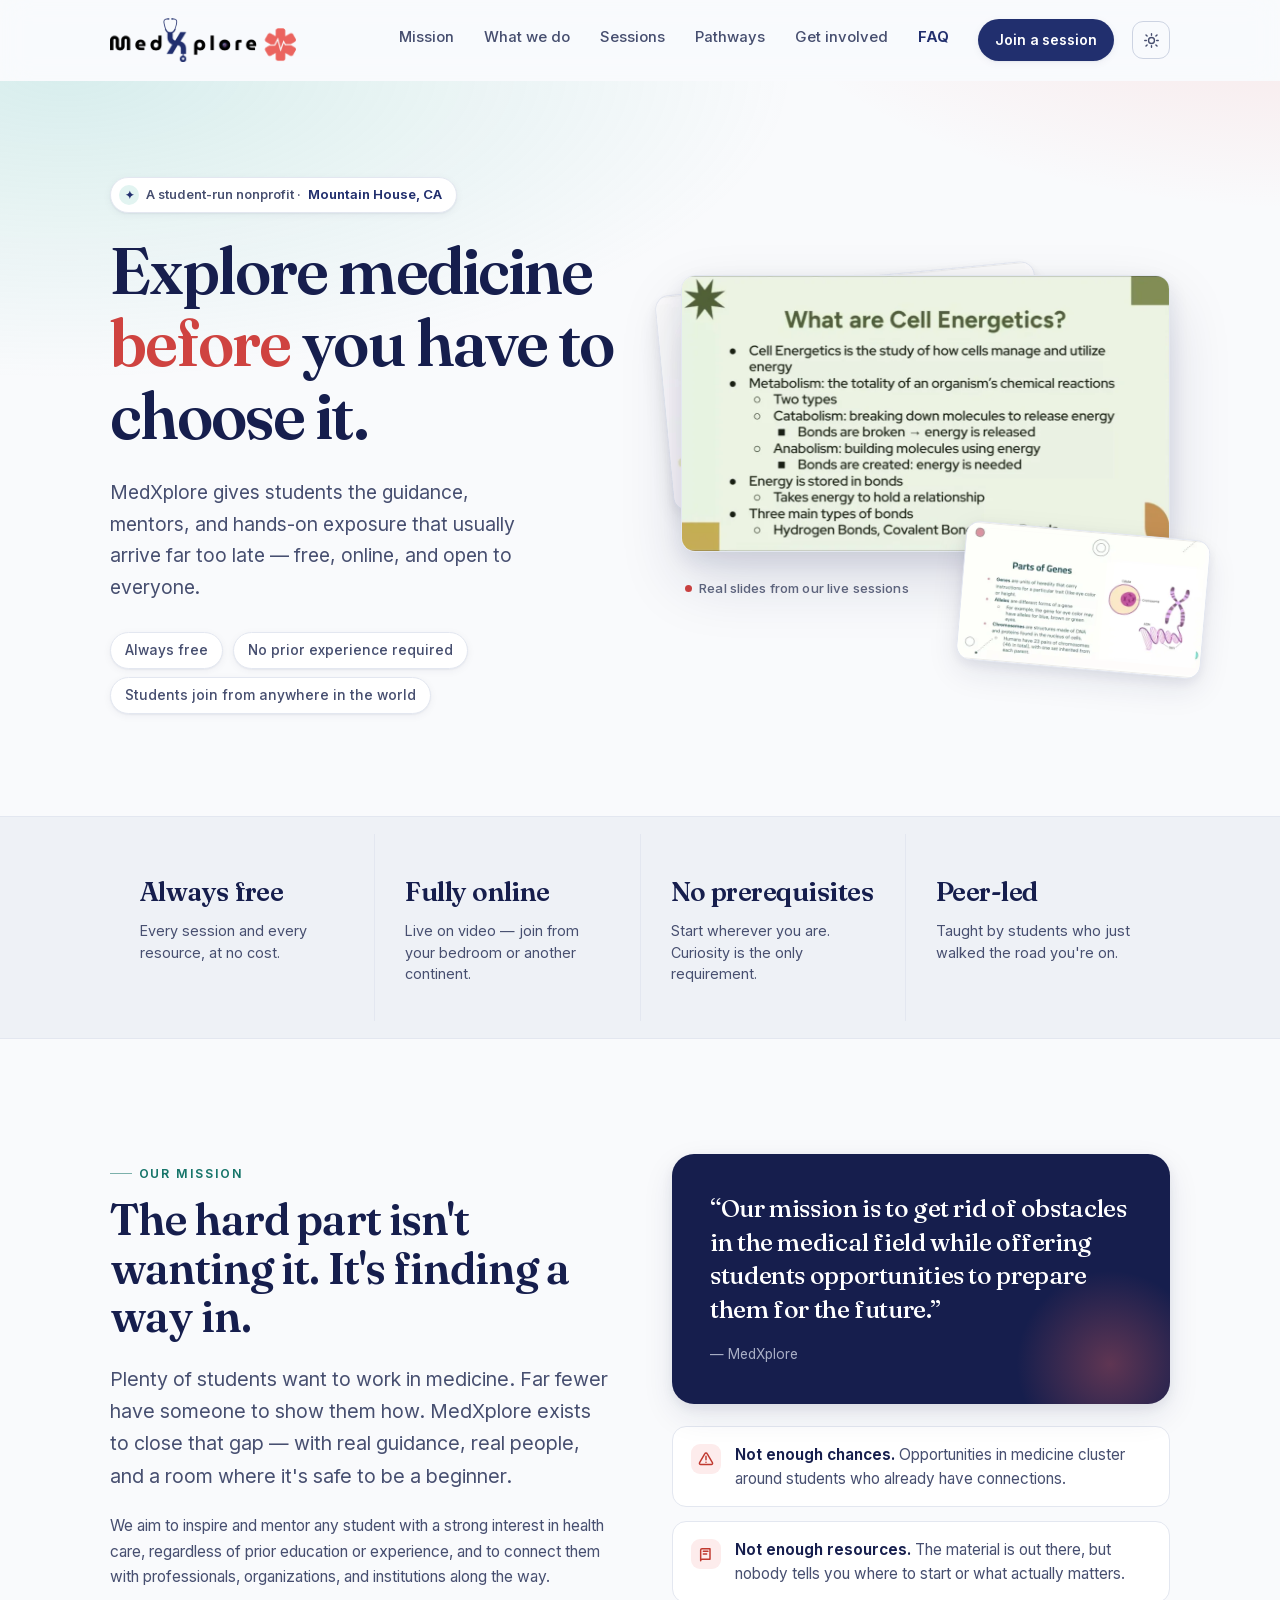
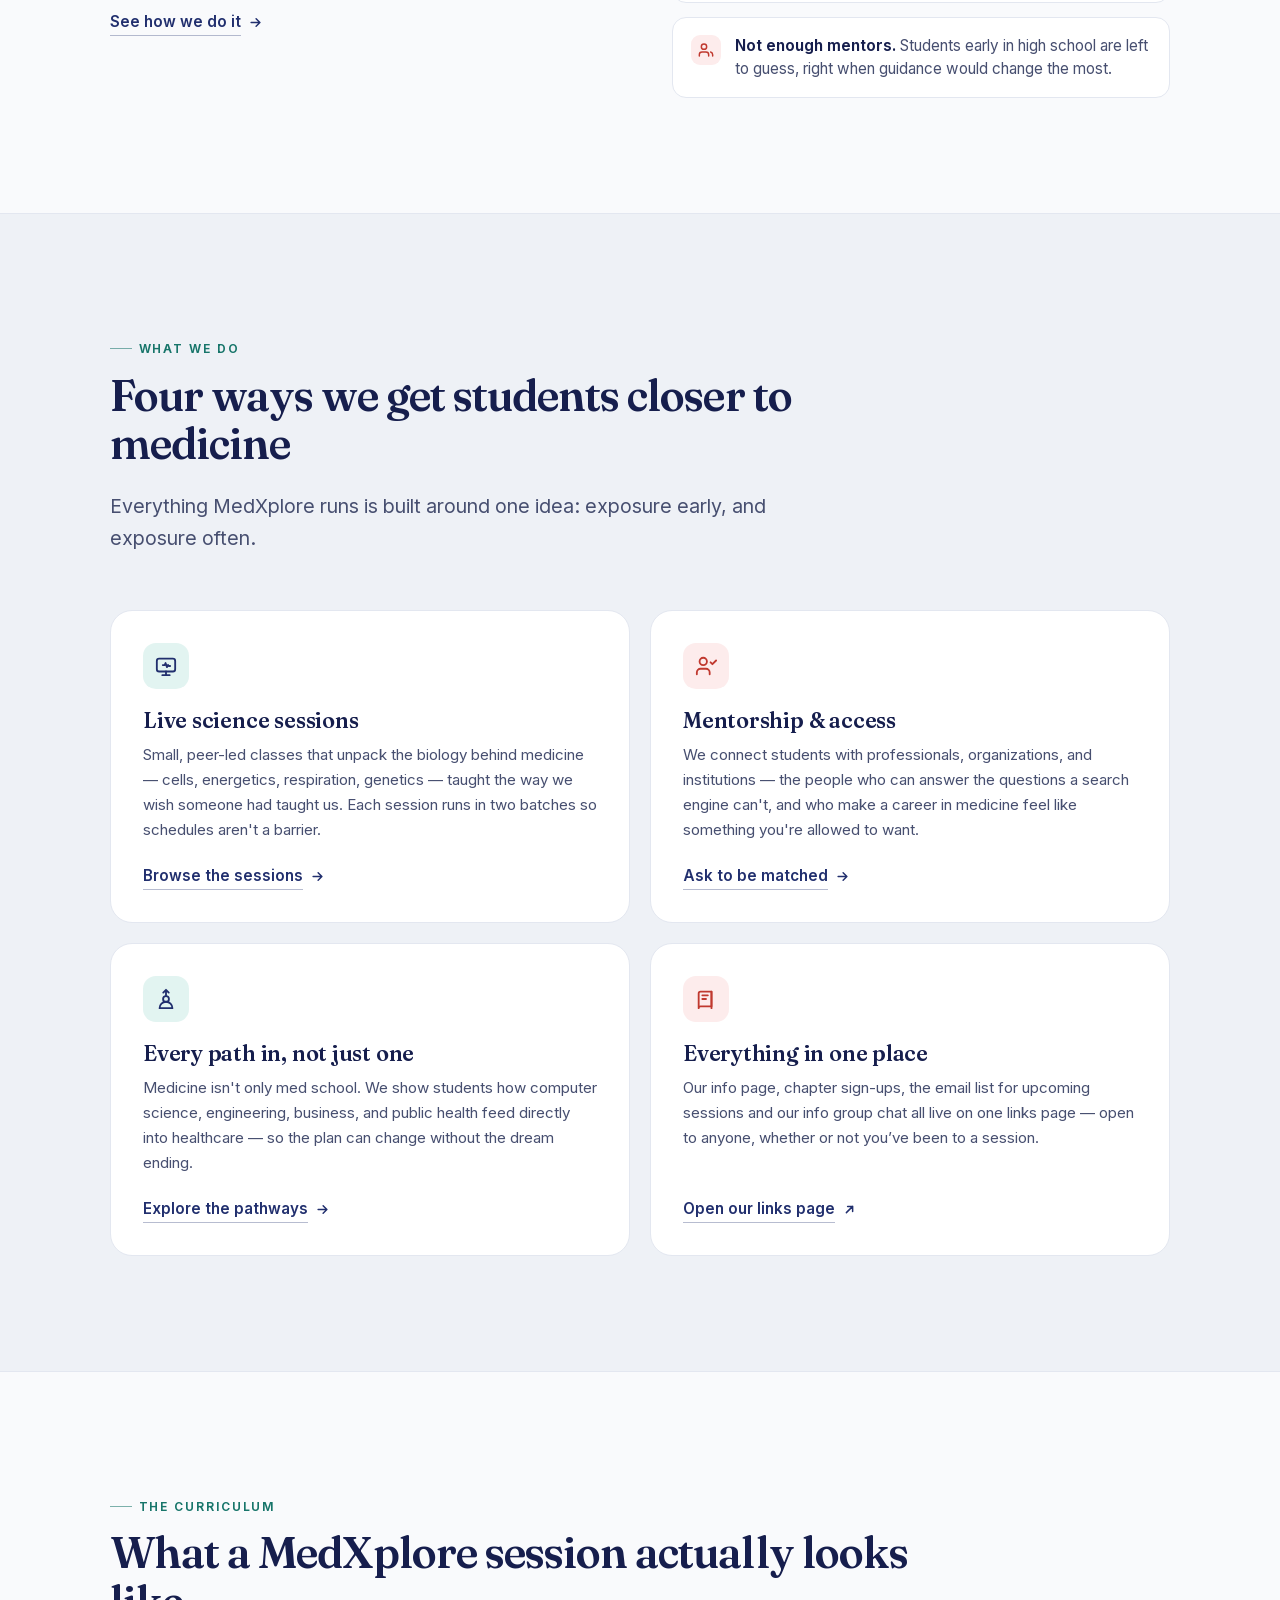
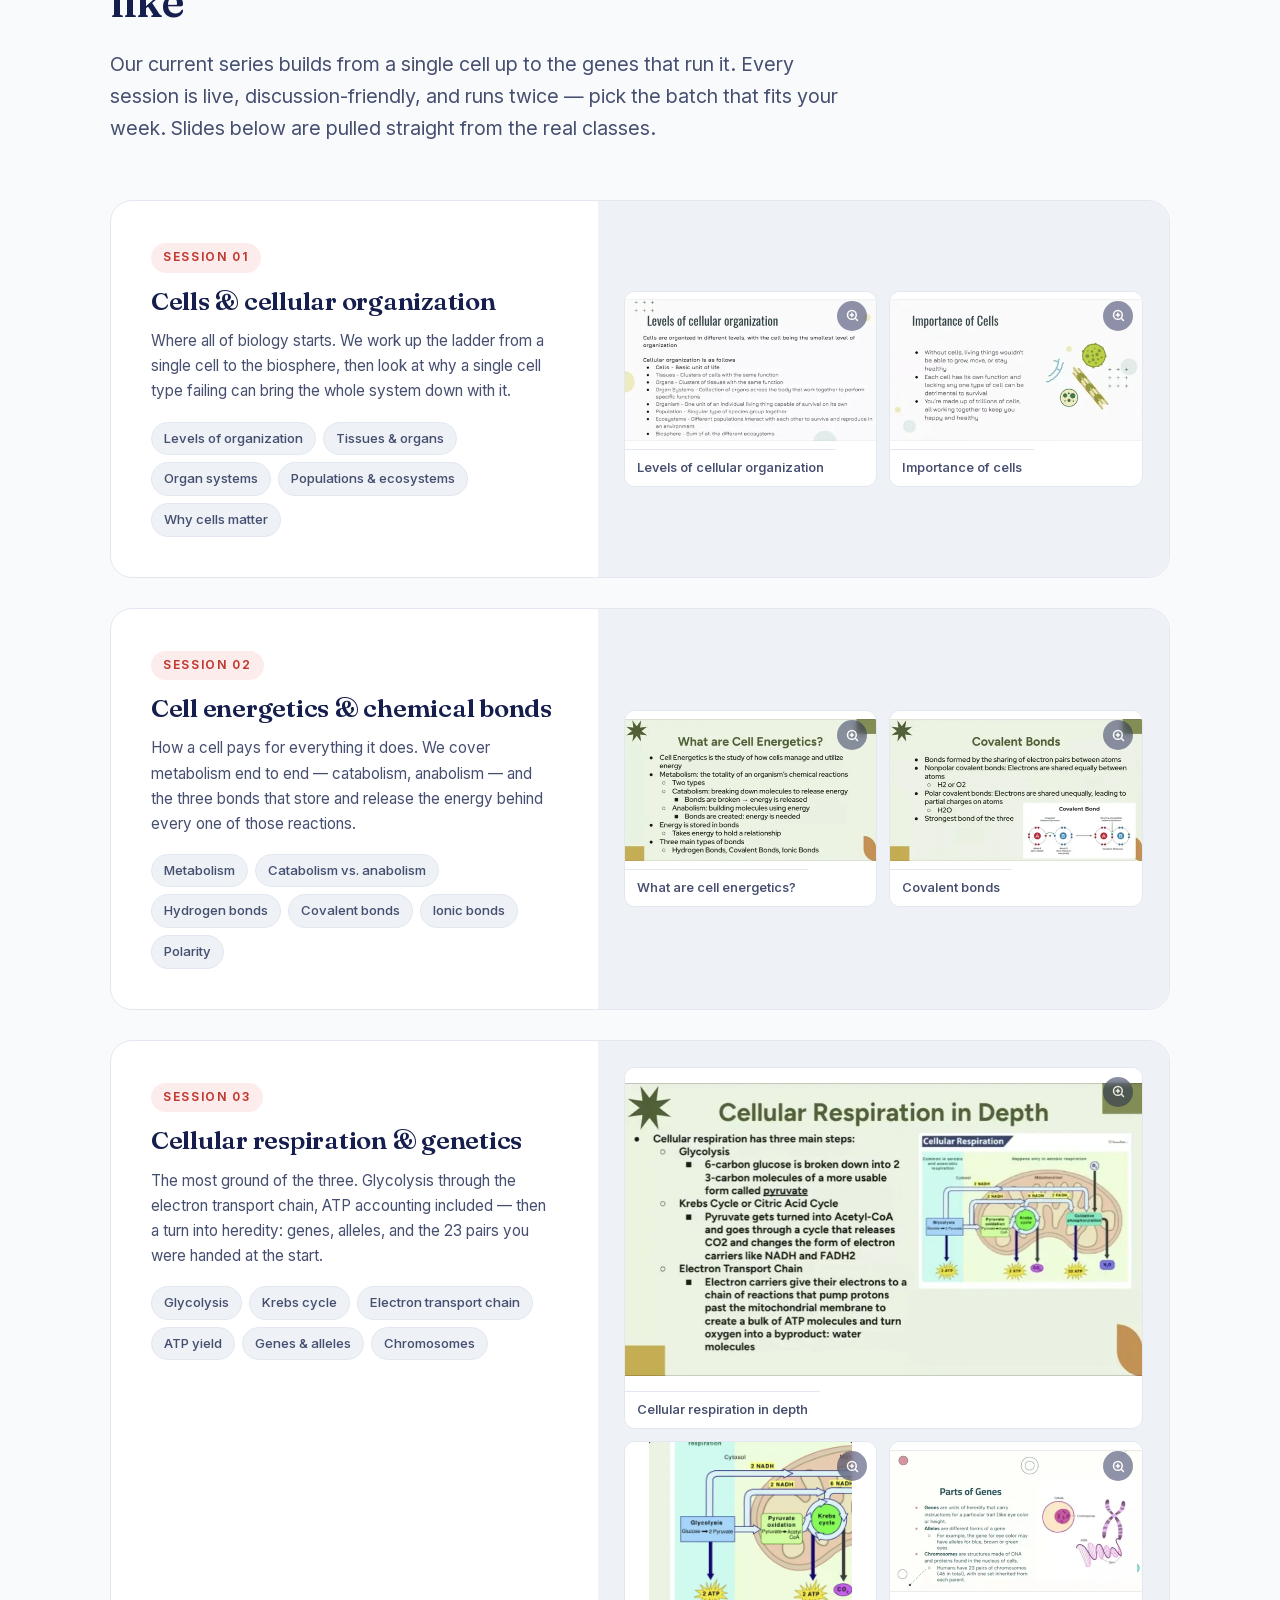
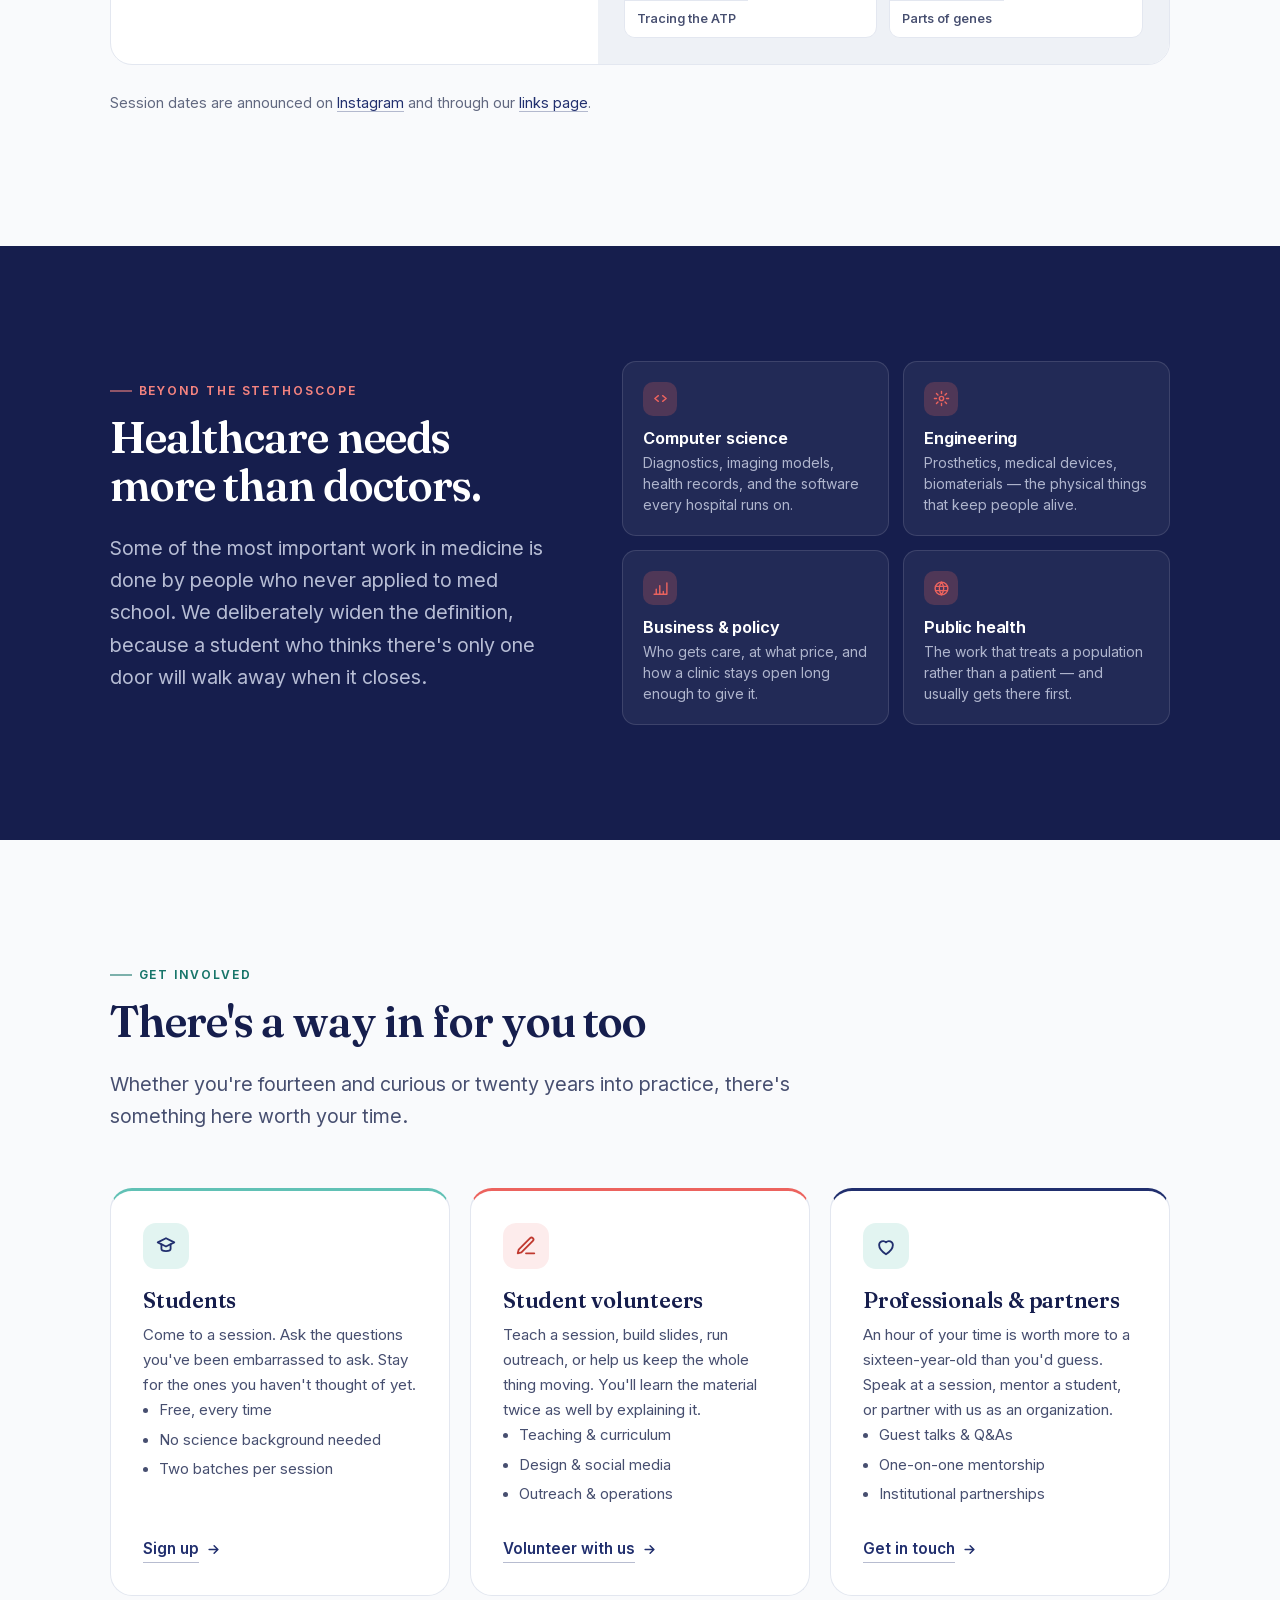
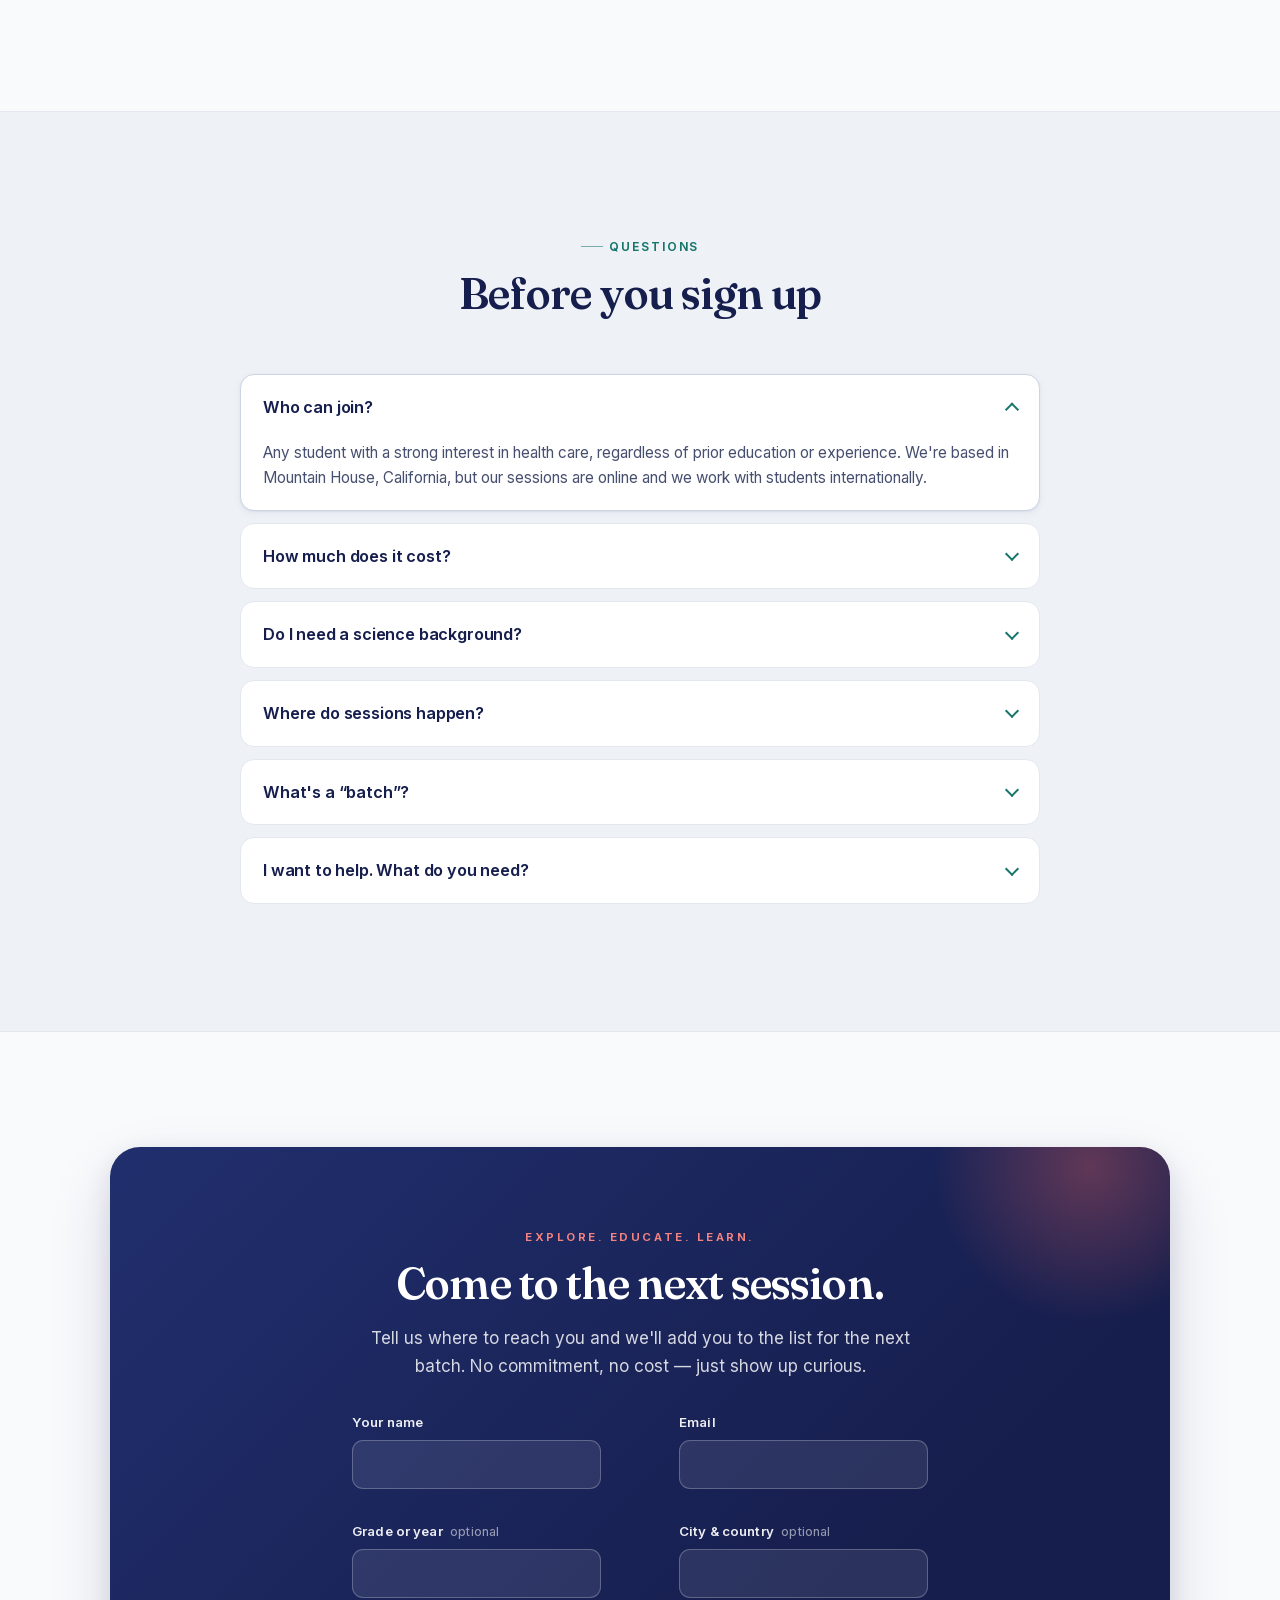
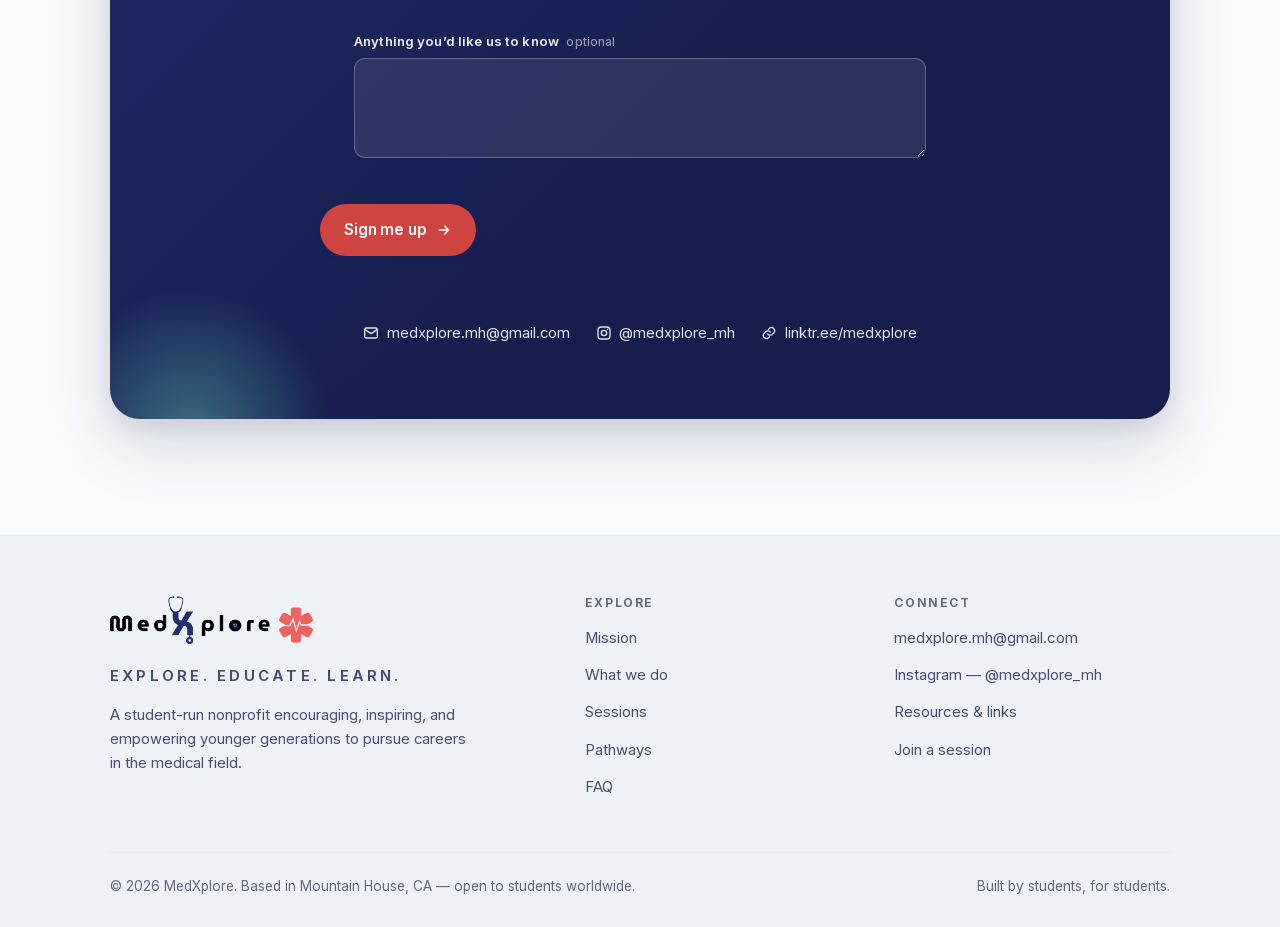
==== index.html @ 75fc9ee3 "Add files via upload" ====
<!DOCTYPE html>
<html lang="en">
<head>
<meta charset="utf-8">
<meta name="viewport" content="width=device-width, initial-scale=1">
<title>MedXplore — Free medical mentorship and science sessions for students</title>
<meta name="description" content="MedXplore is a student-run nonprofit that helps young people explore careers in medicine — free live sessions, mentorship, and access to professionals. Based in Mountain House, CA, open to students worldwide.">
<meta name="theme-color" content="#f9fafc" media="(prefers-color-scheme: light)">
<meta name="theme-color" content="#0c1230" media="(prefers-color-scheme: dark)">
<script>
/* Runs before paint so the page never flashes the wrong theme. When a saved
   choice contradicts the OS, the logo's <picture> source (which can only see the
   OS setting) is repointed once parsed; the logo stays hidden until the right
   variant has loaded, so the wrong one never shows. */
(function () {
  var d = document.documentElement, t = null;
  try { t = localStorage.getItem('medxplore-theme'); } catch { /* storage blocked */ }
  if (t !== 'dark' && t !== 'light') return;
  d.setAttribute('data-theme', t);
  var osDark = window.matchMedia && matchMedia('(prefers-color-scheme: dark)').matches;
  if ((t === 'dark') === osDark) return;
  d.classList.add('logo-pending');
  document.addEventListener('DOMContentLoaded', function () {
    var reveal = function () { d.classList.remove('logo-pending'); };
    var srcs = document.querySelectorAll('source[data-theme-source]');
    srcs.forEach(function (s) { s.media = t === 'dark' ? 'all' : 'not all'; });
    var first = srcs[0] && srcs[0].parentNode.querySelector('img');
    if (first) { first.addEventListener('load', reveal, { once: true }); first.addEventListener('error', reveal, { once: true }); }
    setTimeout(reveal, 1200);
  });
})();
</script>
<link rel="canonical" href="https://medxplore.org/">

<meta property="og:type" content="website">
<meta property="og:title" content="MedXplore — Explore medicine, before you have to choose it">
<meta property="og:description" content="A student-run nonprofit removing the barriers between curious students and careers in medicine. Free sessions, mentorship, and real access — online, anywhere.">
<!-- NOTE: og:image, og:url and canonical must be ABSOLUTE urls. If you publish
     anywhere other than https://medxplore.org/ , update all four together. -->
<meta property="og:image" content="https://medxplore.org/og-cover.jpg">
<meta property="og:image:width" content="1200">
<meta property="og:image:height" content="630">
<meta property="og:image:alt" content="MedXplore — explore medicine before you have to choose it.">
<meta property="og:site_name" content="MedXplore">
<meta property="og:url" content="https://medxplore.org/">
<meta name="twitter:image" content="https://medxplore.org/og-cover.jpg">
<meta name="twitter:card" content="summary_large_image">
<meta name="robots" content="index, follow">

<link rel="icon" type="image/png" sizes="32x32" href="favicon-32.png">
<link rel="icon" type="image/png" sizes="512x512" href="icon-512.png">
<link rel="apple-touch-icon" href="apple-touch-icon.png">
<link rel="manifest" href="site.webmanifest">

<link rel="preload" href="fraunces-latin.woff2" as="font" type="font/woff2" crossorigin>
<link rel="preload" href="inter-latin.woff2" as="font" type="font/woff2" crossorigin>
<link rel="stylesheet" href="styles.css">

<script type="application/ld+json">
{
  "@context": "https://schema.org",
  "@type": "NGO",
  "name": "MedXplore",
  "description": "A nonprofit organization that encourages, inspires, and empowers younger generations to pursue careers in the medical field.",
  "email": "medxplore.mh@gmail.com",
  "areaServed": "Worldwide",
  "location": { "@type": "Place", "address": { "@type": "PostalAddress", "addressLocality": "Mountain House", "addressRegion": "CA", "addressCountry": "US" } },
  "sameAs": ["https://www.instagram.com/medxplore_mh/", "https://linktr.ee/medxplore"]
}
</script>
<script type="application/ld+json">
{
  "@context": "https://schema.org",
  "@type": "FAQPage",
  "mainEntity": [
    {
      "@type": "Question",
      "name": "Who can join?",
      "acceptedAnswer": {
        "@type": "Answer",
        "text": "Any student with a strong interest in health care, regardless of prior education or experience. We're based in Mountain House, California, but our sessions are online and we work with students internationally."
      }
    },
    {
      "@type": "Question",
      "name": "How much does it cost?",
      "acceptedAnswer": {
        "@type": "Answer",
        "text": "Nothing. MedXplore is a nonprofit and every session, slide deck, and resource is free."
      }
    },
    {
      "@type": "Question",
      "name": "Do I need a science background?",
      "acceptedAnswer": {
        "@type": "Answer",
        "text": "No. Sessions are built to be followed by someone seeing the material for the first time, and questions mid-session are encouraged rather than tolerated."
      }
    },
    {
      "@type": "Question",
      "name": "Where do sessions happen?",
      "acceptedAnswer": {
        "@type": "Answer",
        "text": "Live over video call. You'll get a link before the session — all you need is a device and somewhere reasonably quiet."
      }
    },
    {
      "@type": "Question",
      "name": "What's a “batch”?",
      "acceptedAnswer": {
        "@type": "Answer",
        "text": "Each session runs twice, as two smaller batches. It keeps groups small enough to actually talk in, and it means one busy afternoon doesn't cost you the session."
      }
    },
    {
      "@type": "Question",
      "name": "I want to help. What do you need?",
      "acceptedAnswer": {
        "@type": "Answer",
        "text": "Student volunteers to teach, design, and run outreach — and professionals willing to speak or mentor. Email us at medxplore.mh@gmail.com and tell us what you'd like to do."
      }
    }
  ]
}
</script>
</head>

<body>
<a class="skip-link" href="#main">Skip to content</a>

<!-- Next-session announcement. Invisible until configure.py gives it a date and
     text; hides itself once that date has passed, so it can never go stale.
     python3 configure.py --next-session 2026-10-04 --next-session-text "..." -->
<aside class="announce" id="announce" data-until="" aria-label="Upcoming session" hidden>
  <div class="wrap announce__inner">
    <span class="announce__dot" aria-hidden="true"></span>
    <p class="announce__text"></p>
    <a class="announce__cta" href="#join">Save your spot<span aria-hidden="true"> &rarr;</span></a>
  </div>
</aside>

<!-- ============================ HEADER ============================ -->
<header class="site-header" id="siteHeader">
  <div class="wrap">
    <nav class="nav" aria-label="Primary">
      <a class="brand" href="#top">
        <picture>
          <source srcset="logo-wordmark-dark.webp" media="(prefers-color-scheme: dark)" data-theme-source>
          <img src="logo-wordmark.webp" alt="MedXplore" width="800" height="189" fetchpriority="high">
        </picture>
      </a>

        <button class="theme-toggle" id="themeToggle" type="button" aria-label="Switch to dark theme">
        <svg class="icon-sun" viewBox="0 0 24 24" fill="none" stroke="currentColor" stroke-width="2" stroke-linecap="round" aria-hidden="true"><circle cx="12" cy="12" r="4.2"/><path d="M12 2.5v2.2M12 19.3v2.2M4.2 4.2l1.6 1.6M18.2 18.2l1.6 1.6M2.5 12h2.2M19.3 12h2.2M4.2 19.8l1.6-1.6M18.2 5.8l1.6-1.6"/></svg>
        <svg class="icon-moon" viewBox="0 0 24 24" fill="none" stroke="currentColor" stroke-width="2" stroke-linecap="round" stroke-linejoin="round" aria-hidden="true"><path d="M20.5 14.5A8.6 8.6 0 0 1 9.5 3.5a8.6 8.6 0 1 0 11 11Z"/></svg>
      </button>
      <button type="button" class="nav__toggle" id="navToggle" aria-expanded="false" aria-controls="navMenu" aria-label="Open menu"><span></span></button>

      <div class="nav__menu" id="navMenu">
        <ul class="nav__links">
          <li><a href="#mission">Mission</a></li>
          <li><a href="#program">What we do</a></li>
          <li><a href="#sessions">Sessions</a></li>
          <li><a href="#pathways">Pathways</a></li>
          <li><a href="#involved">Get involved</a></li>
          <li><a href="#faq">FAQ</a></li>
        </ul>
        <a class="btn btn--sm nav__cta" href="#join">Join a session</a>
      </div>
    </nav>
  </div>
</header>

<main id="main">
<span id="top"></span>

<!-- ============================ HERO ============================ -->
<section class="hero">
  <div class="wrap hero__grid">
    <div>
      <p class="hero__badge">
        <span class="dot" aria-hidden="true">✦</span>
        A student-run nonprofit &middot; <b>Mountain House, CA</b>
      </p>
      <h1>Explore medicine <em>before</em> you have to choose it.</h1>
      <p class="hero__sub">
        MedXplore gives students the guidance, mentors, and hands-on exposure that
        usually arrive far too late — free, online, and open to everyone.
      </p>
      <ul class="hero__note">
        <li>Always free</li>
        <li>No prior experience required</li>
        <li>Students join from anywhere in the world</li>
      </ul>
    </div>

    <div class="stack">
      <div class="stack__card stack__card--back">
        <img src="hero-back.webp" alt="" width="800" height="452" loading="lazy" decoding="async">
      </div>
      <div class="stack__card stack__card--front">
        <img src="hero-front.webp" alt="" width="1000" height="565" fetchpriority="high" decoding="async">
      </div>
      <div class="stack__card stack__card--back2">
        <img src="hero-back2.webp" alt="" width="520" height="294" loading="lazy" decoding="async">
      </div>
      <p class="stack__chip">Real slides from our live sessions</p>
    </div>
  </div>
</section>

<!-- ============================ STRIP ============================ -->
<section class="strip" aria-label="What MedXplore offers">
  <div class="wrap">
    <dl class="strip__grid">
      <div class="strip__item"><dt>Always free</dt><dd>Every session and every resource, at no cost.</dd></div>
      <div class="strip__item"><dt>Fully online</dt><dd>Live on video — join from your bedroom or another continent.</dd></div>
      <div class="strip__item"><dt>No prerequisites</dt><dd>Start wherever you are. Curiosity is the only requirement.</dd></div>
      <div class="strip__item"><dt>Peer-led</dt><dd>Taught by students who just walked the road you're on.</dd></div>
    </dl>
  </div>
</section>

<!-- ============================ MISSION ============================ -->
<section class="section" id="mission">
  <div class="wrap mission__grid">
    <div>
      <p class="eyebrow">Our mission</p>
      <h2>The hard part isn't wanting it. It's finding a way in.</h2>
      <p class="lede">
        Plenty of students want to work in medicine. Far fewer have someone to
        show them how. MedXplore exists to close that gap — with real guidance,
        real people, and a room where it's safe to be a beginner.
      </p>
      <p style="color:var(--ink-2);font-size:.97rem;max-width:60ch">
        We aim to inspire and mentor any student with a strong interest in health
        care, regardless of prior education or experience, and to connect them with
        professionals, organizations, and institutions along the way.
      </p>
      <a class="textlink" href="#program">
        <span>See how we do it</span>
        <svg viewBox="0 0 24 24" fill="none" stroke="currentColor" stroke-width="2.4" stroke-linecap="round" stroke-linejoin="round" aria-hidden="true"><path d="M5 12h13M13 6l6 6-6 6"/></svg>
      </a>
    </div>

    <div>
      <blockquote class="quote">
        <p>&ldquo;Our mission is to get rid of obstacles in the medical field while offering students opportunities to prepare them for the future.&rdquo;</p>
        <footer>— MedXplore</footer>
      </blockquote>

      <ul class="gap-list" style="margin-top:22px">
        <li>
          <span class="ic" aria-hidden="true"><svg viewBox="0 0 24 24" fill="none" stroke="currentColor" stroke-width="2.2" stroke-linecap="round" stroke-linejoin="round"><path d="M12 8v5M12 17h.01M10.3 3.9 2.4 17.3A1.9 1.9 0 0 0 4 20.2h16a1.9 1.9 0 0 0 1.6-2.9L13.7 3.9a1.9 1.9 0 0 0-3.4 0Z"/></svg></span>
          <span><b>Not enough chances.</b> Opportunities in medicine cluster around students who already have connections.</span>
        </li>
        <li>
          <span class="ic" aria-hidden="true"><svg viewBox="0 0 24 24" fill="none" stroke="currentColor" stroke-width="2.2" stroke-linecap="round" stroke-linejoin="round"><path d="M4 19.5V6a2 2 0 0 1 2-2h12v16H6a2 2 0 0 0-2 2Z"/><path d="M8 8h7M8 12h5"/></svg></span>
          <span><b>Not enough resources.</b> The material is out there, but nobody tells you where to start or what actually matters.</span>
        </li>
        <li>
          <span class="ic" aria-hidden="true"><svg viewBox="0 0 24 24" fill="none" stroke="currentColor" stroke-width="2.2" stroke-linecap="round" stroke-linejoin="round"><path d="M16 21v-2a4 4 0 0 0-4-4H6a4 4 0 0 0-4 4v2"/><circle cx="9" cy="7" r="4"/><path d="M22 21v-2a4 4 0 0 0-3-3.9"/></svg></span>
          <span><b>Not enough mentors.</b> Students early in high school are left to guess, right when guidance would change the most.</span>
        </li>
      </ul>
    </div>
  </div>
</section>

<!-- ============================ PROGRAM ============================ -->
<section class="section" id="program" style="background:var(--bg-2);border-block:1px solid var(--line)">
  <div class="wrap">
    <div class="section-head">
      <p class="eyebrow">What we do</p>
      <h2>Four ways we get students closer to medicine</h2>
      <p class="lede">Everything MedXplore runs is built around one idea: exposure early, and exposure often.</p>
    </div>

    <div class="cards">
      <article class="card">
        <span class="card__ic" aria-hidden="true"><svg viewBox="0 0 24 24" fill="none" stroke="currentColor" stroke-width="2" stroke-linecap="round" stroke-linejoin="round"><rect x="2" y="4" width="20" height="14" rx="2.5"/><path d="M8 22h8M12 18v4"/><path d="M8.5 11h2l1-2.2 1.6 4.4 1.1-2.4.8 1.2h1.5"/></svg></span>
        <h3>Live science sessions</h3>
        <p>
          Small, peer-led classes that unpack the biology behind medicine — cells,
          energetics, respiration, genetics — taught the way we wish someone had
          taught us. Each session runs in two batches so schedules aren't a barrier.
        </p>
        <a class="textlink" href="#sessions"><span>Browse the sessions</span>
          <svg viewBox="0 0 24 24" fill="none" stroke="currentColor" stroke-width="2.4" stroke-linecap="round" stroke-linejoin="round" aria-hidden="true"><path d="M5 12h13M13 6l6 6-6 6"/></svg></a>
      </article>

      <article class="card">
        <span class="card__ic card__ic--coral" aria-hidden="true"><svg viewBox="0 0 24 24" fill="none" stroke="currentColor" stroke-width="2" stroke-linecap="round" stroke-linejoin="round"><path d="M16 21v-2a4 4 0 0 0-4-4H6a4 4 0 0 0-4 4v2"/><circle cx="9" cy="7" r="4"/><path d="m17 8 2 2 4-4"/></svg></span>
        <h3>Mentorship &amp; access</h3>
        <p>
          We connect students with professionals, organizations, and institutions —
          the people who can answer the questions a search engine can't, and who make
          a career in medicine feel like something you're allowed to want.
        </p>
        <a class="textlink" href="#join"><span>Ask to be matched</span>
          <svg viewBox="0 0 24 24" fill="none" stroke="currentColor" stroke-width="2.4" stroke-linecap="round" stroke-linejoin="round" aria-hidden="true"><path d="M5 12h13M13 6l6 6-6 6"/></svg></a>
      </article>

      <article class="card">
        <span class="card__ic" aria-hidden="true"><svg viewBox="0 0 24 24" fill="none" stroke="currentColor" stroke-width="2" stroke-linecap="round" stroke-linejoin="round"><path d="M12 2v6M12 2 9 5M12 2l3 3"/><path d="M5 22a7 7 0 0 1 14 0Z"/><circle cx="12" cy="12" r="3.2"/></svg></span>
        <h3>Every path in, not just one</h3>
        <p>
          Medicine isn't only med school. We show students how computer science,
          engineering, business, and public health feed directly into healthcare —
          so the plan can change without the dream ending.
        </p>
        <a class="textlink" href="#pathways"><span>Explore the pathways</span>
          <svg viewBox="0 0 24 24" fill="none" stroke="currentColor" stroke-width="2.4" stroke-linecap="round" stroke-linejoin="round" aria-hidden="true"><path d="M5 12h13M13 6l6 6-6 6"/></svg></a>
      </article>

      <article class="card">
        <span class="card__ic card__ic--coral" aria-hidden="true"><svg viewBox="0 0 24 24" fill="none" stroke="currentColor" stroke-width="2" stroke-linecap="round" stroke-linejoin="round"><path d="M4 19.5V6a2 2 0 0 1 2-2h12v16H6a2 2 0 0 0-2 2Z"/><path d="M18 4v18"/><path d="M8 8h6M8 12h4"/></svg></span>
        <h3>Everything in one place</h3>
        <p>
          Our info page, chapter sign-ups, the email list for upcoming sessions and
          our info group chat all live on one links page &mdash; open to anyone,
          whether or not you&rsquo;ve been to a session.
        </p>
        <a class="textlink" href="https://linktr.ee/medxplore" target="_blank" rel="noopener"><span>Open our links page</span>
          <svg viewBox="0 0 24 24" fill="none" stroke="currentColor" stroke-width="2.4" stroke-linecap="round" stroke-linejoin="round" aria-hidden="true"><path d="M7 17 17 7M9 7h8v8"/></svg></a>
      </article>
    </div>
  </div>
</section>

<!-- ============================ SESSIONS ============================ -->
<section class="section" id="sessions">
  <div class="wrap">
    <div class="section-head">
      <p class="eyebrow">The curriculum</p>
      <h2>What a MedXplore session actually looks like</h2>
      <p class="lede">
        Our current series builds from a single cell up to the genes that run it.
        Every session is live, discussion-friendly, and runs twice — pick the batch
        that fits your week. Slides below are pulled straight from the real classes.
      </p>
    </div>

    <div class="sessions">

      <article class="session" id="session-1">
        <div class="session__body">
          <span class="session__no">Session 01</span>
          <h3>Cells &amp; cellular organization</h3>
          <p>
            Where all of biology starts. We work up the ladder from a single cell to
            the biosphere, then look at why a single cell type failing can bring the
            whole system down with it.
          </p>
          <ul class="topics">
            <li>Levels of organization</li><li>Tissues &amp; organs</li>
            <li>Organ systems</li><li>Populations &amp; ecosystems</li><li>Why cells matter</li>
          </ul>
        </div>
        <div class="session__shots session__shots--2">
          <button class="shot" type="button">
            <img src="session-1-batch-1.webp" srcset="session-1-batch-1-480.webp 480w, session-1-batch-1-800.webp 800w, session-1-batch-1.webp 1396w" sizes="(max-width: 520px) calc(100vw - 80px), (max-width: 860px) calc(50vw - 50px), 252px" alt="Session 1 slide: Levels of cellular organization, listing cells, tissues, organs, organ systems, organisms, populations, ecosystems and the biosphere." width="1396" height="789" loading="lazy" decoding="async">
            <span class="shot__zoom" aria-hidden="true"><svg viewBox="0 0 24 24" fill="none" stroke="currentColor" stroke-width="2.4" stroke-linecap="round" stroke-linejoin="round"><circle cx="11" cy="11" r="7"/><path d="m20 20-3.5-3.5M11 8.5v5M8.5 11h5"/></svg></span>
            <span class="shot__cap">Levels of cellular organization</span>
          </button>
          <button class="shot" type="button">
            <img src="session-1-batch-2.webp" srcset="session-1-batch-2-480.webp 480w, session-1-batch-2-800.webp 800w, session-1-batch-2.webp 1396w" sizes="(max-width: 520px) calc(100vw - 80px), (max-width: 860px) calc(50vw - 50px), 252px" alt="Session 1 slide: Importance of Cells, explaining that cells enable growth and movement and that each cell type has its own function." width="1396" height="789" loading="lazy" decoding="async">
            <span class="shot__zoom" aria-hidden="true"><svg viewBox="0 0 24 24" fill="none" stroke="currentColor" stroke-width="2.4" stroke-linecap="round" stroke-linejoin="round"><circle cx="11" cy="11" r="7"/><path d="m20 20-3.5-3.5M11 8.5v5M8.5 11h5"/></svg></span>
            <span class="shot__cap">Importance of cells</span>
          </button>
        </div>
      </article>

      <article class="session" id="session-2">
        <div class="session__body">
          <span class="session__no">Session 02</span>
          <h3>Cell energetics &amp; chemical bonds</h3>
          <p>
            How a cell pays for everything it does. We cover metabolism end to end —
            catabolism, anabolism — and the three bonds that store and release the
            energy behind every one of those reactions.
          </p>
          <ul class="topics">
            <li>Metabolism</li><li>Catabolism vs. anabolism</li>
            <li>Hydrogen bonds</li><li>Covalent bonds</li><li>Ionic bonds</li><li>Polarity</li>
          </ul>
        </div>
        <div class="session__shots session__shots--2">
          <button class="shot" type="button">
            <img src="session-2-batch-2.webp" srcset="session-2-batch-2-480.webp 480w, session-2-batch-2-800.webp 800w, session-2-batch-2.webp 1373w" sizes="(max-width: 520px) calc(100vw - 80px), (max-width: 860px) calc(50vw - 50px), 252px" alt="Session 2 slide: What are Cell Energetics? Covering metabolism, catabolism, anabolism, and the three main types of bonds." width="1373" height="776" loading="lazy" decoding="async">
            <span class="shot__zoom" aria-hidden="true"><svg viewBox="0 0 24 24" fill="none" stroke="currentColor" stroke-width="2.4" stroke-linecap="round" stroke-linejoin="round"><circle cx="11" cy="11" r="7"/><path d="m20 20-3.5-3.5M11 8.5v5M8.5 11h5"/></svg></span>
            <span class="shot__cap">What are cell energetics?</span>
          </button>
          <button class="shot" type="button">
            <img src="session-2-batch-1.webp" srcset="session-2-batch-1-480.webp 480w, session-2-batch-1-800.webp 800w, session-2-batch-1.webp 1396w" sizes="(max-width: 520px) calc(100vw - 80px), (max-width: 860px) calc(50vw - 50px), 252px" alt="Session 2 slide: Covalent Bonds, comparing polar and nonpolar covalent bonds with a diagram of electron sharing between two atoms." width="1396" height="790" loading="lazy" decoding="async">
            <span class="shot__zoom" aria-hidden="true"><svg viewBox="0 0 24 24" fill="none" stroke="currentColor" stroke-width="2.4" stroke-linecap="round" stroke-linejoin="round"><circle cx="11" cy="11" r="7"/><path d="m20 20-3.5-3.5M11 8.5v5M8.5 11h5"/></svg></span>
            <span class="shot__cap">Covalent bonds</span>
          </button>
        </div>
      </article>

      <article class="session" id="session-3">
        <div class="session__body">
          <span class="session__no">Session 03</span>
          <h3>Cellular respiration &amp; genetics</h3>
          <p>
            The most ground of the three. Glycolysis through the electron
            transport chain, ATP accounting included — then a turn into heredity:
            genes, alleles, and the 23 pairs you were handed at the start.
          </p>
          <ul class="topics">
            <li>Glycolysis</li><li>Krebs cycle</li><li>Electron transport chain</li>
            <li>ATP yield</li><li>Genes &amp; alleles</li><li>Chromosomes</li>
          </ul>
        </div>
        <div class="session__shots">
          <button class="shot" type="button">
            <img src="session-3-batch-2-2nd-pic.webp" srcset="session-3-batch-2-2nd-pic-480.webp 480w, session-3-batch-2-2nd-pic-800.webp 800w, session-3-batch-2-2nd-pic.webp 1227w" sizes="(max-width: 520px) calc(100vw - 80px), (max-width: 860px) calc(100vw - 90px), 520px" alt="Session 3 slide: Cellular Respiration in Depth, breaking down glycolysis, the Krebs cycle, and the electron transport chain." width="1227" height="694" loading="lazy" decoding="async">
            <span class="shot__zoom" aria-hidden="true"><svg viewBox="0 0 24 24" fill="none" stroke="currentColor" stroke-width="2.4" stroke-linecap="round" stroke-linejoin="round"><circle cx="11" cy="11" r="7"/><path d="m20 20-3.5-3.5M11 8.5v5M8.5 11h5"/></svg></span>
            <span class="shot__cap">Cellular respiration in depth</span>
          </button>
          <div class="shot-pair">
            <button class="shot" type="button">
              <img src="session-3-batch-1.webp" srcset="session-3-batch-1-480.webp 480w, session-3-batch-1-800.webp 800w, session-3-batch-1.webp 1209w" sizes="(max-width: 520px) calc(100vw - 80px), (max-width: 860px) calc(50vw - 50px), 252px" alt="Session 3 slide: a diagram tracing glycolysis, pyruvate oxidation and the Krebs cycle, showing NADH and ATP yields at each stage." width="1209" height="937" loading="lazy" decoding="async">
              <span class="shot__zoom" aria-hidden="true"><svg viewBox="0 0 24 24" fill="none" stroke="currentColor" stroke-width="2.4" stroke-linecap="round" stroke-linejoin="round"><circle cx="11" cy="11" r="7"/><path d="m20 20-3.5-3.5M11 8.5v5M8.5 11h5"/></svg></span>
            <span class="shot__cap">Tracing the ATP</span>
            </button>
            <button class="shot" type="button">
              <img src="session-3-batch-2.webp" srcset="session-3-batch-2-480.webp 480w, session-3-batch-2-800.webp 800w, session-3-batch-2.webp 1227w" sizes="(max-width: 520px) calc(100vw - 80px), (max-width: 860px) calc(50vw - 50px), 252px" alt="Session 3 slide: Parts of Genes, defining genes, alleles and chromosomes with an illustration of a cell, chromosome and DNA." width="1227" height="694" loading="lazy" decoding="async">
              <span class="shot__zoom" aria-hidden="true"><svg viewBox="0 0 24 24" fill="none" stroke="currentColor" stroke-width="2.4" stroke-linecap="round" stroke-linejoin="round"><circle cx="11" cy="11" r="7"/><path d="m20 20-3.5-3.5M11 8.5v5M8.5 11h5"/></svg></span>
            <span class="shot__cap">Parts of genes</span>
            </button>
          </div>
        </div>
      </article>

    </div>

    <p style="margin-top:26px;font-size:.9rem;color:var(--ink-3)">
      Session dates are announced on <a href="https://www.instagram.com/medxplore_mh/" target="_blank" rel="noopener">Instagram</a>
      and through our <a href="https://linktr.ee/medxplore" target="_blank" rel="noopener">links page</a>.
    </p>
  </div>
</section>

<!-- ============================ PATHWAYS ============================ -->
<section class="section band" id="pathways">
  <div class="wrap band__grid">
    <div>
      <p class="eyebrow">Beyond the stethoscope</p>
      <h2>Healthcare needs more than doctors.</h2>
      <p class="lede">
        Some of the most important work in medicine is done by people who never
        applied to med school. We deliberately widen the definition, because a
        student who thinks there's only one door will walk away when it closes.
      </p>
    </div>

    <div class="paths">
      <div class="path">
        <span class="ic" aria-hidden="true"><svg viewBox="0 0 24 24" fill="none" stroke="currentColor" stroke-width="2" stroke-linecap="round" stroke-linejoin="round"><path d="m9 8-5 4 5 4M15 8l5 4-5 4"/></svg></span>
        <h3>Computer science</h3>
        <p>Diagnostics, imaging models, health records, and the software every hospital runs on.</p>
      </div>
      <div class="path">
        <span class="ic" aria-hidden="true"><svg viewBox="0 0 24 24" fill="none" stroke="currentColor" stroke-width="2" stroke-linecap="round" stroke-linejoin="round"><circle cx="12" cy="12" r="3"/><path d="M12 2v3M12 19v3M2 12h3M19 12h3M4.9 4.9 7 7M17 17l2.1 2.1M19.1 4.9 17 7M7 17l-2.1 2.1"/></svg></span>
        <h3>Engineering</h3>
        <p>Prosthetics, medical devices, biomaterials — the physical things that keep people alive.</p>
      </div>
      <div class="path">
        <span class="ic" aria-hidden="true"><svg viewBox="0 0 24 24" fill="none" stroke="currentColor" stroke-width="2" stroke-linecap="round" stroke-linejoin="round"><path d="M3 20h18M6 20v-7M11 20V8M16 20v-4M21 20V4"/></svg></span>
        <h3>Business &amp; policy</h3>
        <p>Who gets care, at what price, and how a clinic stays open long enough to give it.</p>
      </div>
      <div class="path">
        <span class="ic" aria-hidden="true"><svg viewBox="0 0 24 24" fill="none" stroke="currentColor" stroke-width="2" stroke-linecap="round" stroke-linejoin="round"><circle cx="12" cy="12" r="9"/><path d="M3.6 9h16.8M3.6 15h16.8M12 3a15 15 0 0 1 0 18 15 15 0 0 1 0-18Z"/></svg></span>
        <h3>Public health</h3>
        <p>The work that treats a population rather than a patient — and usually gets there first.</p>
      </div>
    </div>
  </div>
</section>

<!-- ============================ GET INVOLVED ============================ -->
<section class="section" id="involved">
  <div class="wrap">
    <div class="section-head">
      <p class="eyebrow">Get involved</p>
      <h2>There's a way in for you too</h2>
      <p class="lede">Whether you're fourteen and curious or twenty years into practice, there's something here worth your time.</p>
    </div>

    <div class="involve">
      <article class="card">
        <span class="card__ic" aria-hidden="true"><svg viewBox="0 0 24 24" fill="none" stroke="currentColor" stroke-width="2" stroke-linecap="round" stroke-linejoin="round"><path d="m3 8 9-4.5L21 8l-9 4.5L3 8Z"/><path d="M7 10.2V15c0 1.4 2.2 2.6 5 2.6s5-1.2 5-2.6v-4.8"/></svg></span>
        <h3>Students</h3>
        <p>Come to a session. Ask the questions you've been embarrassed to ask. Stay for the ones you haven't thought of yet.</p>
        <ul>
          <li>Free, every time</li>
          <li>No science background needed</li>
          <li>Two batches per session</li>
        </ul>
        <a class="textlink" href="#join"><span>Sign up</span>
          <svg viewBox="0 0 24 24" fill="none" stroke="currentColor" stroke-width="2.4" stroke-linecap="round" stroke-linejoin="round" aria-hidden="true"><path d="M5 12h13M13 6l6 6-6 6"/></svg></a>
      </article>

      <article class="card">
        <span class="card__ic card__ic--coral" aria-hidden="true"><svg viewBox="0 0 24 24" fill="none" stroke="currentColor" stroke-width="2" stroke-linecap="round" stroke-linejoin="round"><path d="M12 20h9"/><path d="M16.5 3.5a2.1 2.1 0 0 1 3 3L7 19l-4 1 1-4Z"/></svg></span>
        <h3>Student volunteers</h3>
        <p>Teach a session, build slides, run outreach, or help us keep the whole thing moving. You'll learn the material twice as well by explaining it.</p>
        <ul>
          <li>Teaching &amp; curriculum</li>
          <li>Design &amp; social media</li>
          <li>Outreach &amp; operations</li>
        </ul>
        <a class="textlink" href="mailto:medxplore.mh@gmail.com?subject=Volunteering%20with%20MedXplore"><span>Volunteer with us</span>
          <svg viewBox="0 0 24 24" fill="none" stroke="currentColor" stroke-width="2.4" stroke-linecap="round" stroke-linejoin="round" aria-hidden="true"><path d="M5 12h13M13 6l6 6-6 6"/></svg></a>
      </article>

      <article class="card">
        <span class="card__ic" aria-hidden="true"><svg viewBox="0 0 24 24" fill="none" stroke="currentColor" stroke-width="2" stroke-linecap="round" stroke-linejoin="round"><path d="M12 21s-7.5-4.6-7.5-10a4.4 4.4 0 0 1 7.5-3 4.4 4.4 0 0 1 7.5 3c0 5.4-7.5 10-7.5 10Z"/></svg></span>
        <h3>Professionals &amp; partners</h3>
        <p>An hour of your time is worth more to a sixteen-year-old than you'd guess. Speak at a session, mentor a student, or partner with us as an organization.</p>
        <ul>
          <li>Guest talks &amp; Q&amp;As</li>
          <li>One-on-one mentorship</li>
          <li>Institutional partnerships</li>
        </ul>
        <a class="textlink" href="mailto:medxplore.mh@gmail.com?subject=Partnering%20with%20MedXplore"><span>Get in touch</span>
          <svg viewBox="0 0 24 24" fill="none" stroke="currentColor" stroke-width="2.4" stroke-linecap="round" stroke-linejoin="round" aria-hidden="true"><path d="M5 12h13M13 6l6 6-6 6"/></svg></a>
      </article>
    </div>
  </div>
</section>

<!-- ============================ FAQ ============================ -->
<section class="section" id="faq" style="background:var(--bg-2);border-block:1px solid var(--line)">
  <div class="wrap">
    <div class="section-head" style="text-align:center;margin-inline:auto">
      <p class="eyebrow" style="justify-content:center">Questions</p>
      <h2>Before you sign up</h2>
    </div>

    <div class="faq">
      <details open>
        <summary>Who can join?</summary>
        <div class="faq__a"><p>Any student with a strong interest in health care, regardless of prior education or experience. We're based in Mountain House, California, but our sessions are online and we work with students internationally.</p></div>
      </details>
      <details>
        <summary>How much does it cost?</summary>
        <div class="faq__a"><p>Nothing. MedXplore is a nonprofit and every session, slide deck, and resource is free.</p></div>
      </details>
      <details>
        <summary>Do I need a science background?</summary>
        <div class="faq__a"><p>No. Sessions are built to be followed by someone seeing the material for the first time, and questions mid-session are encouraged rather than tolerated.</p></div>
      </details>
      <details>
        <summary>Where do sessions happen?</summary>
        <div class="faq__a"><p>Live over video call. You'll get a link before the session — all you need is a device and somewhere reasonably quiet.</p></div>
      </details>
      <details>
        <summary>What's a &ldquo;batch&rdquo;?</summary>
        <div class="faq__a"><p>Each session runs twice, as two smaller batches. It keeps groups small enough to actually talk in, and it means one busy afternoon doesn't cost you the session.</p></div>
      </details>
      <details>
        <summary>I want to help. What do you need?</summary>
        <div class="faq__a"><p>Student volunteers to teach, design, and run outreach — and professionals willing to speak or mentor. Email us at <a href="mailto:medxplore.mh@gmail.com">medxplore.mh@gmail.com</a> and tell us what you'd like to do.</p></div>
      </details>
    </div>
  </div>
</section>

<!-- ============================ CTA / JOIN ============================ -->
<section class="section cta" id="join">
  <div class="wrap">
    <div class="cta__inner">
      <p class="tagline">Explore. Educate. Learn.</p>
      <h2>Come to the next session.</h2>
      <p>Tell us where to reach you and we'll add you to the list for the next batch. No commitment, no cost &mdash; just show up curious.</p>
      <!-- action/method are the no-JS fallback: without them, submitting does nothing
           at all. configure.py rewrites action to your form endpoint when you set one. -->
      <form class="signup" id="signupForm" novalidate
            method="post" enctype="text/plain"
            action="mailto:medxplore.mh@gmail.com?subject=MedXplore%20session%20signup">
        <div class="signup__row">
          <p class="field">
            <label for="su-name">Your name</label>
            <input id="su-name" name="name" type="text" autocomplete="name" required
                   aria-describedby="su-name-err">
            <span class="field__err" id="su-name-err" hidden>Please tell us your name.</span>
          </p>
          <p class="field">
            <label for="su-email">Email</label>
            <input id="su-email" name="email" type="email" autocomplete="email" required
                   aria-describedby="su-email-err">
            <span class="field__err" id="su-email-err" hidden>That doesn&rsquo;t look like an email address.</span>
          </p>
        </div>
        <div class="signup__row">
          <p class="field">
            <label for="su-grade">Grade or year <span>optional</span></label>
            <input id="su-grade" name="grade" type="text">
          </p>
          <p class="field">
            <label for="su-place">City &amp; country <span>optional</span></label>
            <input id="su-place" name="place" type="text" autocomplete="address-level2">
          </p>
        </div>
        <p class="field">
          <label for="su-note">Anything you&rsquo;d like us to know <span>optional</span></label>
          <textarea id="su-note" name="note" rows="3"></textarea>
        </p>

        <!-- spam trap: hidden from people, irresistible to bots -->
        <p class="signup__trap" aria-hidden="true">
          <label for="su-website">Leave this field empty</label>
          <input id="su-website" name="website" type="text" tabindex="-1" autocomplete="off">
        </p>

        <button class="btn btn--coral signup__submit" type="submit">
          Sign me up
          <svg viewBox="0 0 24 24" fill="none" stroke="currentColor" stroke-width="2.2" stroke-linecap="round" stroke-linejoin="round" aria-hidden="true"><path d="M5 12h13M13 6l6 6-6 6"/></svg>
        </button>
        <p class="signup__status" id="signupStatus" role="status" aria-live="polite"></p>
      </form>

      <div class="contact-row">
        <a href="mailto:medxplore.mh@gmail.com">
          <svg viewBox="0 0 24 24" fill="none" stroke="currentColor" stroke-width="2" stroke-linecap="round" stroke-linejoin="round" aria-hidden="true"><rect x="2.5" y="4.5" width="19" height="15" rx="2.5"/><path d="m3 7 9 6 9-6"/></svg>
          medxplore.mh@gmail.com
        </a>
        <a href="https://www.instagram.com/medxplore_mh/" target="_blank" rel="noopener">
          <svg viewBox="0 0 24 24" fill="none" stroke="currentColor" stroke-width="2" stroke-linecap="round" stroke-linejoin="round" aria-hidden="true"><rect x="3" y="3" width="18" height="18" rx="5"/><circle cx="12" cy="12" r="4"/><circle cx="17.5" cy="6.5" r="1.1" fill="currentColor" stroke="none"/></svg>
          @medxplore_mh
        </a>
        <a href="https://linktr.ee/medxplore" target="_blank" rel="noopener">
          <svg viewBox="0 0 24 24" fill="none" stroke="currentColor" stroke-width="2" stroke-linecap="round" stroke-linejoin="round" aria-hidden="true"><path d="M10 13.5a4.5 4.5 0 0 0 6.6.6l2.6-2.6a4.6 4.6 0 0 0-6.5-6.5l-1.5 1.5"/><path d="M14 10.5a4.5 4.5 0 0 0-6.6-.6l-2.6 2.6a4.6 4.6 0 0 0 6.5 6.5l1.5-1.5"/></svg>
          linktr.ee/medxplore
        </a>
      </div>
    </div>
  </div>
</section>
</main>

<!-- ============================ FOOTER ============================ -->
<footer class="site-footer footer">
  <div class="wrap">
    <div class="footer__grid">
      <div class="footer__brand">
        <a class="brand" href="#top" style="margin:0">
          <picture>
          <source srcset="logo-wordmark-dark.webp" media="(prefers-color-scheme: dark)" data-theme-source>
          <img src="logo-wordmark.webp" alt="MedXplore" width="800" height="189" loading="lazy" decoding="async">
        </picture>
        </a>
        <p class="tagline">Explore. Educate. Learn.</p>
        <p>A student-run nonprofit encouraging, inspiring, and empowering younger generations to pursue careers in the medical field.</p>
      </div>

      <div>
        <h3>Explore</h3>
        <ul>
          <li><a href="#mission">Mission</a></li>
          <li><a href="#program">What we do</a></li>
          <li><a href="#sessions">Sessions</a></li>
          <li><a href="#pathways">Pathways</a></li>
          <li><a href="#faq">FAQ</a></li>
        </ul>
      </div>

      <div>
        <h3>Connect</h3>
        <ul>
          <li><a href="mailto:medxplore.mh@gmail.com">medxplore.mh@gmail.com</a></li>
          <li><a href="https://www.instagram.com/medxplore_mh/" target="_blank" rel="noopener">Instagram &mdash; @medxplore_mh</a></li>
          <li><a href="https://linktr.ee/medxplore" target="_blank" rel="noopener">Resources &amp; links</a></li>
          <li><a href="#join">Join a session</a></li>
        </ul>
      </div>
    </div>

    <div class="footer__bottom">
      <span>&copy; <span id="year">2026</span> MedXplore. Based in Mountain House, CA — open to students worldwide.</span>
      <span>Built by students, for students.</span>
    </div>
  </div>
</footer>

<!-- ============================ LIGHTBOX ============================ -->
<button class="to-top" id="toTop" type="button" aria-label="Back to top">
  <svg viewBox="0 0 24 24" fill="none" stroke="currentColor" stroke-width="2.3" stroke-linecap="round" stroke-linejoin="round"><path d="M12 19V5M6 11l6-6 6 6"/></svg>
</button>

<div class="lb" id="lightbox" role="dialog" aria-modal="true" aria-label="Session slide viewer">
  <button type="button" class="lb__btn lb__close" id="lbClose" aria-label="Close"><svg viewBox="0 0 24 24" fill="none" stroke="currentColor" stroke-width="2.2" stroke-linecap="round"><path d="M6 6l12 12M18 6 6 18"/></svg></button>
  <button type="button" class="lb__btn lb__prev" id="lbPrev" aria-label="Previous slide"><svg viewBox="0 0 24 24" fill="none" stroke="currentColor" stroke-width="2.2" stroke-linecap="round" stroke-linejoin="round"><path d="m14 6-6 6 6 6"/></svg></button>
  <button type="button" class="lb__btn lb__next" id="lbNext" aria-label="Next slide"><svg viewBox="0 0 24 24" fill="none" stroke="currentColor" stroke-width="2.2" stroke-linecap="round" stroke-linejoin="round"><path d="m10 6 6 6-6 6"/></svg></button>
  <figure class="lb__fig">
    <img id="lbImg" src="[data-uri]" alt="">
    <figcaption class="lb__cap" id="lbCap"></figcaption>
  </figure>
</div>

<script src="main.js" defer></script>
</body>
</html>
---- styles.css ----
/* ==========================================================================
   MedXplore — site styles
   ========================================================================== */

/* ==========================================================================
   Webfonts — self-hosted. Loading these from Google made a render-blocking
   request to a third party (~1 s on mobile) and handed every visitor's IP
   address to Google. Both are variable fonts covering weights 400–700.
   ========================================================================== */
@font-face {
  font-family: "Fraunces"; font-style: normal; font-weight: 400 700; font-display: swap;
  src: url("fraunces-latin.woff2") format("woff2");
  unicode-range: U+0000-00FF, U+0131, U+0152-0153, U+02BB-02BC, U+02C6, U+02DA, U+02DC, U+0304, U+0308, U+0329, U+2000-206F, U+20AC, U+2122, U+2191, U+2193, U+2212, U+2215, U+FEFF, U+FFFD;
}
@font-face {
  font-family: "Inter"; font-style: normal; font-weight: 400 700; font-display: swap;
  src: url("inter-latin.woff2") format("woff2");
  unicode-range: U+0000-00FF, U+0131, U+0152-0153, U+02BB-02BC, U+02C6, U+02DA, U+02DC, U+0304, U+0308, U+0329, U+2000-206F, U+20AC, U+2122, U+2191, U+2193, U+2212, U+2215, U+FEFF, U+FFFD;
}

/* Metric-matched fallbacks. Until the real fonts arrive the browser draws text
   in these: Georgia and Arial rescaled so every line takes the same width as
   Fraunces/Inter. When the real font swaps in, nothing re-wraps, so nothing
   below it jumps. Factors were measured on this page's own elements (sizes,
   weights, letter-spacing, optical sizing) — not on a generic sample. */
@font-face {
  font-family: "Fraunces Fallback"; src: local("Georgia Bold"), local("Georgia-Bold");
  font-weight: 550 900; size-adjust: 90.60%;
  ascent-override: 108.17%; descent-override: 28.70%; line-gap-override: 0%;
}
@font-face {
  font-family: "Fraunces Fallback"; src: local("Georgia");
  font-weight: 100 549; size-adjust: 106.22%;
  ascent-override: 92.26%; descent-override: 24.48%; line-gap-override: 0%;
}
@font-face {
  font-family: "Inter Fallback"; src: local("Arial Bold"), local("Arial-BoldMT");
  font-weight: 550 900; size-adjust: 100.88%;
  ascent-override: 96.15%; descent-override: 23.79%; line-gap-override: 0%;
}
@font-face {
  font-family: "Inter Fallback"; src: local("Arial"), local("ArialMT");
  font-weight: 100 549; size-adjust: 106.91%;
  ascent-override: 90.73%; descent-override: 22.45%; line-gap-override: 0%;
}

/* ---------- Tokens ---------- */
:root {
  /* ---- MedXplore brand (from the logo artwork) ---- */
  --navy-900:   #161e4d;
  --navy-700:   #212f6e;   /* logo navy */
  --navy-500:   #3d51a8;
  --navy-100:   #e6e9f5;

  --coral:      #ec635e;   /* logo coral — decorative fills only */
  --coral-600:  #cf4340;   /* button ground, passes 4.5:1 with white text */
  --coral-700:  #c0392f;   /* small text on --coral-100 */
  --coral-300:  #f4837f;   /* coral for DARK grounds — 4.95:1 on --navy-700 */
  --coral-100:  #fdecec;
  --accent-warm: var(--coral-600);   /* coral for DISPLAY text (large) */
  --coral-ink:   var(--coral-700);   /* coral for SMALL text           */

  --teal:       #61c1b5;   /* logo teal — decorative fills only */
  --teal-600:   #17756a;   /* readable teal for text */
  --teal-100:   #e2f4f1;

  --bg:         #f9fafc;
  --bg-2:       #eef1f6;
  --surface:    #ffffff;

  --ink:        #141a3a;
  --ink-2:      #474f70;
  --ink-3:      #616880;

  --line:       #e3e7f0;
  --line-2:     #ccd3e2;

  /* ---- semantic roles. Only these flip for dark mode; the brand hues above
          stay put, so the palette stays the palette in both themes. ---- */
  --heading:        var(--navy-900);   /* headings and strong text          */
  --link:           var(--navy-700);   /* links and link-ish accents        */
  --link-underline: rgba(33, 47, 110, .32);
  --accent:         var(--teal-600);   /* eyebrows, focus rings, chevrons   */
  --btn-primary:    var(--navy-700);
  --btn-primary-hi: var(--navy-900);   /* its hover                         */
  --chip-bg:        var(--teal-100);   /* small icon tiles                  */
  --chip-fg:        var(--navy-700);
  --ground-dark:    var(--navy-900);   /* panels that are dark on purpose,
                                          in BOTH themes (quote, band)      */
  --header-bg:      rgba(249, 250, 252, .74);
  --hover-bg:       rgba(230, 233, 245, .85);
  --hover-bg-soft:  rgba(230, 233, 245, .5);

  --shadow-sm:  0 1px 2px rgba(22, 30, 77, .06), 0 2px 8px rgba(22, 30, 77, .05);
  --shadow-md:  0 4px 12px rgba(22, 30, 77, .07), 0 12px 32px rgba(22, 30, 77, .09);
  --shadow-lg:  0 8px 24px rgba(22, 30, 77, .10), 0 28px 64px rgba(22, 30, 77, .14);

  --radius:     14px;
  --radius-lg:  22px;

  --wrap:       1140px;
  --gutter:     clamp(20px, 5vw, 40px);

  --sans: "Inter", "Inter Fallback", ui-sans-serif, -apple-system, BlinkMacSystemFont, "Segoe UI", Roboto, Helvetica, Arial, sans-serif;
  --serif: "Fraunces", "Fraunces Fallback", ui-serif, Georgia, "Iowan Old Style", "Times New Roman", serif;

  --ease: cubic-bezier(.22, .61, .36, 1);
}


/* ==========================================================================
   Dark theme
   The two blocks below are deliberately identical. The first follows the OS
   setting; the second is the explicit toggle, which must be able to win in
   both directions. Edit them together.
   ========================================================================== */
@media (prefers-color-scheme: dark) {
  :root:not([data-theme="light"]) {
  --bg:         #0c1230;
  --bg-2:       #141b42;
  --surface:    #161e46;

  --ink:        #e9edfb;
  --ink-2:      #b4bde0;
  --ink-3:      #8b95bf;

  --line:       #253060;
  --line-2:     #34417e;

  --heading:        #f4f7ff;
  --link:           #a9b8f5;
  --link-underline: rgba(169, 184, 245, .38);
  --accent:         var(--teal);
  --btn-primary:    var(--navy-500);
  --btn-primary-hi: #4c62c4;
  --accent-warm:    var(--coral-300);
  --coral-ink:      var(--coral-300);
  --chip-bg:        rgba(97, 193, 181, .14);
  --chip-fg:        #7fd3c8;
  /* --ground-dark stays navy-900: now LIGHTER than the page, so the band and
     quote still read as distinct panels instead of vanishing into it */

  --header-bg:      rgba(12, 18, 48, .78);
  --hover-bg:       rgba(255, 255, 255, .07);
  --hover-bg-soft:  rgba(255, 255, 255, .045);

  --shadow-sm:  0 1px 2px rgba(0, 0, 0, .3), 0 2px 8px rgba(0, 0, 0, .24);
  --shadow-md:  0 4px 12px rgba(0, 0, 0, .34), 0 12px 32px rgba(0, 0, 0, .3);
  --shadow-lg:  0 8px 24px rgba(0, 0, 0, .4), 0 28px 64px rgba(0, 0, 0, .44);
  }
}

:root[data-theme="dark"] {
  --bg:         #0c1230;
  --bg-2:       #141b42;
  --surface:    #161e46;

  --ink:        #e9edfb;
  --ink-2:      #b4bde0;
  --ink-3:      #8b95bf;

  --line:       #253060;
  --line-2:     #34417e;

  --heading:        #f4f7ff;
  --link:           #a9b8f5;
  --link-underline: rgba(169, 184, 245, .38);
  --accent:         var(--teal);
  --btn-primary:    var(--navy-500);
  --btn-primary-hi: #4c62c4;
  --accent-warm:    var(--coral-300);
  --coral-ink:      var(--coral-300);
  --chip-bg:        rgba(97, 193, 181, .14);
  --chip-fg:        #7fd3c8;
  /* --ground-dark stays navy-900: now LIGHTER than the page, so the band and
     quote still read as distinct panels instead of vanishing into it */

  --header-bg:      rgba(12, 18, 48, .78);
  --hover-bg:       rgba(255, 255, 255, .07);
  --hover-bg-soft:  rgba(255, 255, 255, .045);

  --shadow-sm:  0 1px 2px rgba(0, 0, 0, .3), 0 2px 8px rgba(0, 0, 0, .24);
  --shadow-md:  0 4px 12px rgba(0, 0, 0, .34), 0 12px 32px rgba(0, 0, 0, .3);
  --shadow-lg:  0 8px 24px rgba(0, 0, 0, .4), 0 28px 64px rgba(0, 0, 0, .44);
}


/* ---------- Reset-ish ---------- */
*, *::before, *::after { box-sizing: border-box; }
html { -webkit-text-size-adjust: 100%; scroll-behavior: smooth; }
@media (prefers-reduced-motion: reduce) { html { scroll-behavior: auto; } }

body {
  margin: 0;
  background: var(--bg);
  color: var(--ink);
  font-family: var(--sans);
  font-size: 17px;
  line-height: 1.65;
  -webkit-font-smoothing: antialiased;
  text-rendering: optimizeLegibility;
  overflow-x: hidden;
}

img, svg { max-width: 100%; display: block; }
[hidden] { display: none !important; }
a { color: var(--link); text-decoration-color: var(--link-underline); text-underline-offset: 3px; }
a:hover { text-decoration-color: currentColor; }

h1, h2, h3, h4 {
  font-family: var(--serif);
  font-weight: 600;
  line-height: 1.12;
  letter-spacing: -0.015em;
  margin: 0 0 .5em;
  color: var(--heading);
  font-variation-settings: "SOFT" 0, "WONK" 0;
}
h1 { font-size: clamp(2.4rem, 6.2vw, 4.05rem); letter-spacing: -0.03em; }
h2 { font-size: clamp(1.85rem, 4vw, 2.7rem); letter-spacing: -0.022em; }
h3 { font-size: clamp(1.15rem, 2vw, 1.35rem); letter-spacing: -0.01em; }
p  { margin: 0 0 1.1em; }
ul { margin: 0 0 1.1em; padding-left: 1.15em; }
li { margin-bottom: .35em; }

:focus-visible {
  outline: 3px solid var(--accent);
  outline-offset: 3px;
  border-radius: 6px;
}

/* ---------- Layout helpers ---------- */
.wrap { width: 100%; max-width: var(--wrap); margin-inline: auto; padding-inline: var(--gutter); }
.section { padding-block: clamp(64px, 9vw, 118px); position: relative; }
/* the sticky header is 80px; without this an anchor jump tucks content under it
   at narrow widths, where section padding drops below the header height */
:where(section[id]) { scroll-margin-top: 96px; }
.section--tight { padding-block: clamp(48px, 6vw, 78px); }

.eyebrow {
  display: inline-flex; align-items: center; gap: .55em;
  font-size: .745rem; font-weight: 650; text-transform: uppercase;
  letter-spacing: .16em; color: var(--accent);
  margin: 0 0 1.1em;
}
.eyebrow::before {
  content: ""; width: 22px; height: 1.5px; background: currentColor; opacity: .55;
}
.lede { font-size: clamp(1.06rem, 1.7vw, 1.22rem); color: var(--ink-2); max-width: 62ch; }
.section-head { max-width: 74ch; margin-bottom: clamp(34px, 4.5vw, 56px); }

.skip-link {
  position: absolute; left: 12px; top: -60px; z-index: 200;
  background: var(--btn-primary); color: #fff; padding: 10px 18px;
  border-radius: 0 0 10px 10px; font-weight: 600; text-decoration: none;
  transition: top .18s var(--ease);
}
.skip-link:focus { top: 0; }

/* ---------- Buttons ---------- */
.btn {
  --btn-bg: var(--btn-primary);
  --btn-fg: #fff;
  display: inline-flex; align-items: center; justify-content: center; gap: .6em;
  padding: .82em 1.5em;
  background: var(--btn-bg); color: var(--btn-fg);
  border: 1px solid transparent; border-radius: 100px;
  font: inherit; font-size: .95rem; font-weight: 600; letter-spacing: -0.005em;
  text-decoration: none; cursor: pointer;
  transition: transform .18s var(--ease), box-shadow .18s var(--ease), background .18s var(--ease);
  box-shadow: var(--shadow-sm);
}
.btn:hover { transform: translateY(-2px); box-shadow: var(--shadow-md); background: var(--btn-primary-hi); }
.btn:active { transform: translateY(0); }
.btn--ghost {
  --btn-bg: transparent; --btn-fg: var(--heading);
  border-color: var(--line-2); box-shadow: none;
}
.btn--ghost:hover { --btn-bg: var(--surface); border-color: var(--accent); }
.btn--coral { --btn-bg: var(--coral-600); --btn-fg: #ffffff; }
.btn--coral:hover { background: var(--coral-700); }
.btn--light { --btn-bg: #fff; --btn-fg: var(--navy-900); }
.btn--light:hover { background: var(--bg-2); }
.btn--sm { padding: .62em 1.15em; font-size: .875rem; }
.btn svg { width: 1.05em; height: 1.05em; flex: none; }

.textlink {
  display: inline-flex; align-items: center; gap: .45em;
  font-weight: 600; font-size: .95rem; text-decoration: none;
  color: var(--link);
}
.textlink span { border-bottom: 1.5px solid var(--link-underline); padding-bottom: 1px; transition: border-color .18s; }
.textlink:hover span { border-color: var(--accent); }
.textlink svg { width: 15px; height: 15px; transition: transform .2s var(--ease); }
.textlink:hover svg { transform: translateX(3px); }

/* ---------- Announcement bar ---------- */
.announce { background: var(--navy-700); color: #fff; font-size: .9rem; }
.announce__inner { display: flex; align-items: center; gap: 10px 14px; flex-wrap: wrap; padding-block: 10px; }
.announce__dot {
  width: 8px; height: 8px; border-radius: 50%; flex: none; background: var(--coral);
  box-shadow: 0 0 0 4px rgba(236, 99, 94, .25);
}
/* basis 0, not auto: with auto the text's full width is its basis, so on a phone
   it wraps onto its own line and strands the dot above it */
.announce__text { margin: 0; flex: 1 1 0%; min-width: 12ch; font-weight: 520; line-height: 1.45; }
.announce__cta {
  color: #fff; font-weight: 650; text-decoration: underline;
  text-decoration-color: rgba(255, 255, 255, .45); text-underline-offset: 3px; white-space: nowrap;
}
.announce__cta:hover { text-decoration-color: #fff; }
.announce :focus-visible { outline-color: #fff; }

/* ---------- Header ---------- */
.site-header {
  position: sticky; top: 0; z-index: 90;
  background: var(--header-bg);
  backdrop-filter: saturate(1.6) blur(14px);
  -webkit-backdrop-filter: saturate(1.6) blur(14px);
  border-bottom: 1px solid transparent;
  transition: border-color .25s, background .25s, box-shadow .25s;
}
.site-header.is-stuck {
  border-bottom-color: var(--line);
  box-shadow: 0 1px 14px rgba(22, 30, 77, .06);
}
.nav { display: flex; align-items: center; gap: 18px; height: 80px; }

.brand { display: inline-flex; align-items: center; margin-right: auto; text-decoration: none; }
.brand img { width: auto; height: 44px; display: block; }
/* The logo is a <picture>: the browser downloads only the variant it shows.
   While a saved theme that contradicts the OS is being resolved, it stays hidden
   (see the <head> script); the animation is a safety net if JS never runs. */
.brand picture { display: block; }
:root.logo-pending .brand img { visibility: hidden; animation: logo-show 0s 1.5s forwards; }
@keyframes logo-show { to { visibility: visible; } }
@media (max-width: 420px) { .brand img { height: 34px; } }
.footer .brand img { height: 48px; }

.nav__menu { display: flex; align-items: center; gap: 6px; order: 2; }
.nav__links { display: flex; align-items: center; gap: 4px; list-style: none; margin: 0; padding: 0; }
.nav__links a {
  display: block; padding: 8px 13px; border-radius: 8px;
  font-size: .925rem; font-weight: 520; color: var(--ink-2);
  text-decoration: none; transition: color .16s, background .16s;
}
.nav__links a:hover { color: var(--heading); background: var(--hover-bg); }
.nav__links a.is-active { color: var(--link); font-weight: 640; }
.nav__cta { margin-left: 10px; }

.theme-toggle {
  width: 38px; height: 38px; padding: 0; flex: none;
  display: grid; place-items: center;
  background: transparent; color: var(--ink-2);
  border: 1px solid var(--line-2); border-radius: 11px;
  cursor: pointer; transition: color .16s, border-color .16s, background .16s;
  /* it lives outside .nav__menu so it stays reachable on mobile without opening
     the menu; on desktop `order` moves it back to the right of the CTA */
  order: 3;
}
.theme-toggle:hover { color: var(--heading); border-color: var(--accent); background: var(--hover-bg); }
.theme-toggle svg { width: 17px; height: 17px; }
.theme-toggle .icon-moon { display: none; }
:root[data-theme="dark"] .theme-toggle .icon-sun  { display: none; }
:root[data-theme="dark"] .theme-toggle .icon-moon { display: block; }
@media (prefers-color-scheme: dark) {
  :root:not([data-theme="light"]) .theme-toggle .icon-sun  { display: none; }
  :root:not([data-theme="light"]) .theme-toggle .icon-moon { display: block; }
}
@media (max-width: 900px) {
  .theme-toggle { order: 0; }
  .nav { gap: 10px; }
}

.nav__toggle {
  display: none; width: 42px; height: 42px; padding: 0;
  align-items: center; justify-content: center;
  background: transparent; border: 1px solid var(--line-2); border-radius: 11px;
  cursor: pointer; color: var(--heading);
}
.nav__toggle span { display: block; width: 17px; height: 1.6px; background: currentColor; border-radius: 2px; position: relative; transition: transform .22s var(--ease), opacity .18s; }
.nav__toggle span::before, .nav__toggle span::after {
  content: ""; position: absolute; left: 0; width: 17px; height: 1.6px; background: currentColor; border-radius: 2px;
  transition: transform .22s var(--ease);
}
.nav__toggle span::before { top: -5.5px; }
.nav__toggle span::after  { top:  5.5px; }
.nav__toggle[aria-expanded="true"] span { transform: rotate(45deg); }
.nav__toggle[aria-expanded="true"] span::before { transform: translateY(5.5px) rotate(-90deg); }
.nav__toggle[aria-expanded="true"] span::after  { opacity: 0; }

@media (max-width: 900px) {
  .nav__toggle { display: inline-flex; }
  .nav__menu {
    position: fixed; inset: 80px 0 auto; z-index: 89;
    background: var(--bg);
    border-bottom: 1px solid var(--line);
    padding: 14px var(--gutter) 26px;
    display: none; box-shadow: var(--shadow-md);
    flex-direction: column; align-items: stretch;
  }
  .nav__menu.is-open { display: block; }
  .nav__links { flex-direction: column; align-items: stretch; gap: 2px; }
  .nav__links li { margin-bottom: 0; }
  .nav__links a { padding: 13px 12px; font-size: 1.02rem; border-radius: 10px; }
  .nav__cta { margin: 14px 0 0; width: 100%; }
}

/* ---------- Hero ---------- */
.hero { position: relative; overflow: hidden; padding-block: clamp(52px, 8vw, 96px) clamp(56px, 8vw, 104px); }
.hero::before {
  content: ""; position: absolute; inset: -30% -20% auto -20%; height: 130%;
  background:
    radial-gradient(58% 46% at 18% 22%, rgba(97, 193, 181, .22), transparent 70%),
    radial-gradient(48% 42% at 88% 8%,  rgba(236, 99, 94, .17), transparent 68%);
  pointer-events: none;
}
.hero__grid {
  position: relative; display: grid; gap: clamp(38px, 5vw, 62px);
  grid-template-columns: minmax(0, 1.02fr) minmax(0, .98fr); align-items: center;
}
@media (max-width: 940px) { .hero__grid { grid-template-columns: 1fr; } }

@keyframes rise { from { opacity: 0; transform: translateY(22px); } to { opacity: 1; transform: none; } }
.hero__badge, .hero h1, .hero__sub, .hero__note, .hero .stack { animation: rise .85s var(--ease) both; }
.hero .stack { animation-delay: .16s; }
@media (prefers-reduced-motion: reduce) {
  .hero__badge, .hero h1, .hero__sub, .hero__note, .hero .stack { animation: none; }
}

.hero__badge {
  display: inline-flex; align-items: center; gap: .55em;
  padding: 6px 14px 6px 8px; margin-bottom: 22px;
  background: var(--surface); border: 1px solid var(--line);
  border-radius: 100px; font-size: .82rem; font-weight: 560; color: var(--ink-2);
  box-shadow: var(--shadow-sm);
}
.hero__badge b { color: var(--link); font-weight: 640; }
.hero__badge .dot {
  width: 20px; height: 20px; border-radius: 50%; display: grid; place-items: center;
  background: var(--chip-bg); color: var(--chip-fg); font-size: .7rem; font-weight: 700;
}
.hero h1 { margin-bottom: .38em; animation-delay: .07s; }
.hero h1 em { font-style: normal; color: var(--accent-warm); }
.hero__sub { font-size: clamp(1.06rem, 1.75vw, 1.2rem); color: var(--ink-2); max-width: 36ch; margin-bottom: 1.5em; animation-delay: .14s; }
.hero__note {
  display: flex; flex-wrap: wrap; gap: 8px 10px; align-items: center;
  margin: 0; padding: 0; list-style: none;
  animation-delay: .21s;
}
.hero__note li {
  margin: 0; padding: 6px 14px; border-radius: 100px;
  background: var(--surface); border: 1px solid var(--line);
  font-size: .855rem; font-weight: 520; color: var(--ink-2);
  box-shadow: var(--shadow-sm);
}

/* slide card stack */
.stack { position: relative; padding: 14px 0 30px; }
.stack__card {
  border-radius: var(--radius); overflow: hidden; background: var(--surface);
  border: 1px solid var(--line); box-shadow: var(--shadow-lg);
}
.stack__card img { width: 100%; height: auto; }
.stack__card--back {
  position: absolute; inset: 0 auto auto 0; width: 78%;
  transform: rotate(-5.5deg) translate(-5%, 7%);
  box-shadow: var(--shadow-md); opacity: .92; z-index: 0;
}
.stack__card--back2 {
  position: absolute; right: 0; bottom: 0; width: 50%;
  transform: rotate(5deg) translate(16%, 26%);
  box-shadow: var(--shadow-md); z-index: 2;
}
.stack__card--front { position: relative; z-index: 1; }
.stack__chip {
  display: flex; align-items: center; gap: .55em;
  margin: 26px 0 0; padding-left: 4px; color: var(--ink-3);
  font-size: .82rem; font-weight: 520; letter-spacing: .01em;
}
.stack__chip::before {
  content: ""; width: 7px; height: 7px; border-radius: 50%;
  background: var(--coral-600); flex: none;
}
@media (max-width: 620px) {
  .stack__card--back, .stack__card--back2 { display: none; }
  .stack { padding: 0 0 6px; }
}

/* ---------- Value strip ---------- */
.strip { border-block: 1px solid var(--line); background: var(--bg-2); }
.strip__grid {
  display: grid; grid-template-columns: repeat(4, 1fr);
  gap: 1px; background: var(--line);
}
.strip__item { background: var(--bg-2); padding: clamp(24px, 3.4vw, 36px) clamp(16px, 2.4vw, 30px); }
.strip__item dt {
  font-family: var(--serif); font-size: clamp(1.3rem, 2.5vw, 1.65rem); font-weight: 600;
  color: var(--heading); letter-spacing: -0.02em; margin-bottom: .25em;
}
.strip__item dd { margin: 0; font-size: .9rem; color: var(--ink-2); line-height: 1.5; }
@media (max-width: 820px) { .strip__grid { grid-template-columns: repeat(2, 1fr); } }
@media (max-width: 440px) { .strip__grid { grid-template-columns: 1fr; } }

/* ---------- Mission ---------- */
.mission__grid {
  display: grid; grid-template-columns: minmax(0, 1fr) minmax(0, 1fr);
  gap: clamp(34px, 5vw, 72px); align-items: start;
}
@media (max-width: 900px) { .mission__grid { grid-template-columns: 1fr; } }

.quote {
  margin: 0; padding: clamp(26px, 3.5vw, 38px);
  background: var(--ground-dark); color: #e7ebf8;
  border-radius: var(--radius-lg); box-shadow: var(--shadow-md);
  position: relative; overflow: hidden;
}
.quote::after {
  content: ""; position: absolute; right: -40px; bottom: -60px; width: 200px; height: 200px;
  border-radius: 50%; background: radial-gradient(circle, rgba(236, 99, 94, .34), transparent 66%);
}
.quote p {
  font-family: var(--serif); font-weight: 500; font-size: clamp(1.22rem, 2.3vw, 1.55rem); line-height: 1.35;
  letter-spacing: -0.015em; color: #fff; margin-bottom: .7em; position: relative;
}
.quote footer { font-size: .855rem; color: rgba(231, 235, 248, .7); position: relative; }

.gap-list { list-style: none; margin: 0; padding: 0; display: grid; gap: 14px; }
.gap-list li {
  display: flex; gap: 14px; align-items: flex-start; margin: 0;
  padding: 16px 18px; background: var(--surface);
  border: 1px solid var(--line); border-radius: var(--radius);
  font-size: .955rem; color: var(--ink-2); line-height: 1.55;
}
.gap-list b { color: var(--heading); font-weight: 640; }
.gap-list .ic {
  flex: none; width: 30px; height: 30px; border-radius: 9px; display: grid; place-items: center;
  background: var(--coral-100); color: var(--coral-700); margin-top: 1px;
}
.gap-list .ic svg { width: 16px; height: 16px; }

/* ---------- Cards ---------- */
.cards { display: grid; gap: 20px; grid-template-columns: repeat(2, minmax(0, 1fr)); }
@media (max-width: 700px) { .cards { grid-template-columns: 1fr; } }
.card {
  background: var(--surface); border: 1px solid var(--line);
  border-radius: var(--radius-lg); padding: clamp(24px, 3vw, 32px);
  display: flex; flex-direction: column;
  transition: transform .22s var(--ease), box-shadow .22s var(--ease), border-color .22s;
}
.card:hover { transform: translateY(-4px); box-shadow: var(--shadow-md); border-color: var(--line-2); }
.card__ic {
  width: 46px; height: 46px; border-radius: 13px; display: grid; place-items: center;
  background: var(--chip-bg); color: var(--chip-fg); margin-bottom: 20px;
}
.card__ic svg { width: 22px; height: 22px; }
.card__ic--coral { background: var(--coral-100); color: var(--coral-700); }
.card h3 { margin-bottom: .45em; }
.card p { color: var(--ink-2); font-size: .945rem; margin-bottom: 0; }
.card p + p { margin-top: .8em; }
.card .textlink { margin-top: auto; padding-top: 20px; }

/* ---------- Sessions ---------- */
.sessions { display: grid; gap: clamp(22px, 3vw, 30px); }
.session {
  background: var(--surface); border: 1px solid var(--line);
  border-radius: var(--radius-lg); overflow: hidden;
  display: grid; grid-template-columns: minmax(0, 0.92fr) minmax(0, 1.08fr);
}
@media (max-width: 860px) { .session { grid-template-columns: 1fr; } }

.session__body { padding: clamp(26px, 3.4vw, 40px); }
.session__no {
  display: inline-flex; align-items: center; gap: .5em; margin-bottom: 14px;
  font-size: .74rem; font-weight: 660; text-transform: uppercase; letter-spacing: .14em;
  color: var(--coral-700); background: var(--coral-100);
  padding: 5px 12px; border-radius: 100px;
}
.session h3 { font-size: clamp(1.3rem, 2.4vw, 1.6rem); margin-bottom: .5em; }
.session__body > p { color: var(--ink-2); font-size: .95rem; }
.topics { list-style: none; margin: 18px 0 0; padding: 0; display: flex; flex-wrap: wrap; gap: 7px; }
.topics li {
  margin: 0; padding: 5px 12px; border-radius: 100px;
  background: var(--bg-2); border: 1px solid var(--line);
  font-size: .82rem; color: var(--ink-2); font-weight: 520;
}

.session__shots { padding: clamp(18px, 2.4vw, 26px); background: var(--bg-2); display: grid; gap: 12px; align-content: center; }
.session__shots--2 { grid-template-columns: 1fr 1fr; }
@media (max-width: 520px) { .session__shots--2 { grid-template-columns: 1fr; } }
.shot-pair { display: grid; grid-template-columns: 1fr 1fr; gap: 12px; }
@media (max-width: 520px) { .shot-pair { grid-template-columns: 1fr; } }

.shot {
  position: relative; padding: 0; border: 1px solid var(--line); background: var(--surface);
  border-radius: 11px; overflow: hidden; cursor: zoom-in; width: 100%;
  display: flex; flex-direction: column; text-align: left; font: inherit; color: inherit;
  transition: transform .2s var(--ease), box-shadow .2s var(--ease);
}
.shot img {
  width: 100%; height: 100%; aspect-ratio: 16 / 10;
  /* contain, not cover: these are slides, and cover was clipping 19% off the
     bottom of the taller ones — including the ATP totals on the respiration slide */
  object-fit: contain; object-position: center;
  background: var(--surface);
}
.shot:hover { transform: scale(1.015); box-shadow: var(--shadow-md); }
.shot__zoom {
  position: absolute; top: 9px; right: 9px; z-index: 2;
  width: 30px; height: 30px; border-radius: 50%;
  display: grid; place-items: center;
  background: rgba(22, 30, 77, .58); color: #fff;
  opacity: .82; transition: opacity .18s var(--ease), background .18s, transform .18s var(--ease);
  backdrop-filter: blur(3px); -webkit-backdrop-filter: blur(3px);
}
.shot__zoom svg { width: 15px; height: 15px; }
.shot:hover .shot__zoom, .shot:focus-visible .shot__zoom {
  opacity: 1; background: var(--btn-primary); transform: scale(1.08);
}

/* The caption sits BELOW the slide, not over it. The old overlay faded to
   transparent right through its own glyphs — white text on white slides measured
   1.09:1 — and it hid the bottom of every slide, where the ATP totals are. */
.shot__cap {
  display: block; padding: 9px 12px 10px;
  background: var(--surface); color: var(--ink-2);
  border-top: 1px solid var(--line);
  font-size: .8rem; font-weight: 560; line-height: 1.35;
}

/* ---------- Pathways band ---------- */
.band { background: var(--ground-dark); color: #dbe1f3; }
.band h2, .band h3 { color: #fff; }
.band .eyebrow { color: var(--coral-300); }
.band .lede { color: rgba(219, 225, 243, .82); }
.band__grid { display: grid; grid-template-columns: minmax(0, .9fr) minmax(0, 1.1fr); gap: clamp(34px, 5vw, 64px); align-items: center; }
@media (max-width: 900px) { .band__grid { grid-template-columns: 1fr; } }

.paths { display: grid; grid-template-columns: repeat(2, 1fr); gap: 14px; }
@media (max-width: 520px) { .paths { grid-template-columns: 1fr; } }
.path {
  padding: 20px; border-radius: var(--radius);
  background: rgba(255, 255, 255, .055); border: 1px solid rgba(255, 255, 255, .12);
  transition: background .2s, transform .2s var(--ease);
}
.path:hover { background: rgba(255, 255, 255, .1); transform: translateY(-3px); }
.path .ic { width: 34px; height: 34px; border-radius: 10px; display: grid; place-items: center; background: rgba(236, 99, 94, .22); color: var(--coral); margin-bottom: 13px; }
.path .ic svg { width: 17px; height: 17px; }
.path h3 { font-size: 1.02rem; margin-bottom: .3em; font-family: var(--sans); font-weight: 640; letter-spacing: -0.01em; }
.path p { font-size: .875rem; color: rgba(219, 225, 243, .76); margin: 0; line-height: 1.5; }

/* ---------- Involve ---------- */
.involve { display: grid; gap: 20px; grid-template-columns: repeat(auto-fit, minmax(265px, 1fr)); }
.involve .card { border-top: 3px solid var(--teal); }
.involve .card:nth-child(2) { border-top-color: var(--coral); }
.involve .card:nth-child(3) { border-top-color: var(--navy-700); }
.involve .card ul { font-size: .93rem; color: var(--ink-2); margin: 0 0 4px; padding-left: 1.1em; }

/* ---------- FAQ ---------- */
.faq { max-width: 800px; margin-inline: auto; }
.faq details {
  background: var(--surface); border: 1px solid var(--line);
  border-radius: var(--radius); margin-bottom: 12px; overflow: hidden;
  transition: border-color .2s, box-shadow .2s;
}
.faq details[open] { border-color: var(--line-2); box-shadow: var(--shadow-sm); }
.faq summary {
  list-style: none; cursor: pointer; padding: 19px 56px 19px 22px; position: relative;
  font-weight: 620; font-size: 1.01rem; color: var(--heading); letter-spacing: -0.01em;
}
.faq summary::-webkit-details-marker { display: none; }
.faq summary::after {
  content: ""; position: absolute; right: 22px; top: 50%; width: 10px; height: 10px;
  border-right: 2px solid var(--accent); border-bottom: 2px solid var(--accent);
  transform: translateY(-70%) rotate(45deg); transition: transform .22s var(--ease);
}
.faq details[open] summary::after { transform: translateY(-25%) rotate(-135deg); }
.faq summary:hover { background: var(--hover-bg-soft); }
.faq .faq__a { padding: 0 22px 20px; color: var(--ink-2); font-size: .95rem; }
.faq .faq__a p:last-child { margin-bottom: 0; }

/* ---------- CTA ---------- */
.cta__inner {
  background: linear-gradient(135deg, var(--navy-700), var(--navy-900) 62%);
  border-radius: clamp(18px, 3vw, 30px);
  padding: clamp(38px, 6vw, 74px) clamp(26px, 5vw, 64px);
  color: #fff; text-align: center; position: relative; overflow: hidden;
  box-shadow: var(--shadow-lg);
}
.cta__inner::before, .cta__inner::after {
  content: ""; position: absolute; border-radius: 50%; pointer-events: none;
}
.cta__inner::before { width: 340px; height: 340px; top: -150px; right: -90px; background: radial-gradient(circle, rgba(236, 99, 94, .34), transparent 65%); }
.cta__inner::after  { width: 300px; height: 300px; bottom: -160px; left: -70px; background: radial-gradient(circle, rgba(97, 193, 181, .45), transparent 66%); }
.cta__inner > * { position: relative; }
.cta__inner h2 { color: #fff; margin-bottom: .35em; }
.cta__inner p { color: rgba(255, 255, 255, .82); max-width: 52ch; margin-inline: auto; margin-bottom: 1.9em; }
.cta__actions { display: flex; flex-wrap: wrap; gap: 12px; justify-content: center; }

.contact-row { display: flex; flex-wrap: wrap; gap: 10px 26px; justify-content: center; margin-top: 34px; font-size: .92rem; }
.contact-row a {
  display: inline-flex; align-items: center; gap: .5em;
  color: #fff; text-decoration: none; opacity: .88; transition: opacity .18s;
}
.contact-row a:hover { opacity: 1; text-decoration: underline; text-underline-offset: 4px; }
.contact-row svg { width: 16px; height: 16px; }

/* On narrow panels the coral glow drifted behind the centred tagline and took it
   to 3.83:1. Tuck it into the corner there instead. */
@media (max-width: 640px) {
  .cta__inner::before { width: 220px; height: 220px; top: -130px; right: -120px; }
}

/* ---------- Footer ---------- */
.site-footer { border-top: 1px solid var(--line); background: var(--bg-2); padding-block: clamp(40px, 5vw, 60px) 30px; }
.footer__grid { display: grid; grid-template-columns: minmax(0, 1.6fr) repeat(2, minmax(0, 1fr)); gap: 34px; }
@media (max-width: 760px) { .footer__grid { grid-template-columns: 1fr 1fr; } .footer__brand { grid-column: 1 / -1; } }
.footer__brand p { font-size: .92rem; color: var(--ink-2); max-width: 40ch; margin: 14px 0 0; }
.footer h3 { font-family: var(--sans); font-size: .76rem; font-weight: 660; text-transform: uppercase; letter-spacing: .13em; color: var(--ink-3); margin-bottom: 1.1em; }
.footer ul { list-style: none; margin: 0; padding: 0; }
.footer li { margin-bottom: .55em; }
.footer a { font-size: .93rem; color: var(--ink-2); text-decoration: none; }
.footer a:hover { color: var(--link); text-decoration: underline; text-underline-offset: 3px; }
.footer__bottom {
  margin-top: 42px; padding-top: 22px; border-top: 1px solid var(--line);
  display: flex; flex-wrap: wrap; gap: 10px 22px; justify-content: space-between;
  font-size: .845rem; color: var(--ink-3);
}

/* ---------- Signup form ---------- */
.signup { text-align: left; max-width: 640px; margin: 0 auto; }
.signup__row { display: grid; grid-template-columns: 1fr 1fr; gap: 0 14px; }
@media (max-width: 560px) { .signup__row { grid-template-columns: 1fr; } }

.field { margin: 0 0 14px; display: block; }
.field label {
  display: block; margin-bottom: 6px;
  font-size: .83rem; font-weight: 600; color: rgba(255, 255, 255, .92);
  letter-spacing: .01em;
}
.field label span {
  font-weight: 450; color: rgba(255, 255, 255, .55); text-transform: lowercase;
  font-size: .78rem; margin-left: .35em;
}
.field input, .field textarea {
  width: 100%; padding: 11px 14px;
  font: inherit; font-size: .95rem; color: #fff;
  background: rgba(255, 255, 255, .09);
  border: 1px solid rgba(255, 255, 255, .24); border-radius: 11px;
  transition: border-color .16s, background .16s, box-shadow .16s;
}
.field textarea { resize: vertical; min-height: 78px; }
.field input::placeholder, .field textarea::placeholder { color: rgba(255, 255, 255, .45); }
.field input:hover, .field textarea:hover { border-color: rgba(255, 255, 255, .4); }
.field input:focus, .field textarea:focus {
  outline: none; background: rgba(255, 255, 255, .14);
  border-color: var(--teal); box-shadow: 0 0 0 3px rgba(97, 193, 181, .3);
}
.field input[aria-invalid="true"], .field textarea[aria-invalid="true"] {
  border-color: #ffb3ae; box-shadow: 0 0 0 3px rgba(255, 179, 174, .22);
}
.field__err {
  display: block; margin: 6px 0 0;
  font-size: .81rem; font-weight: 500; color: #ffc4c0;
}

/* the spam trap must be unreachable but not display:none — bots skip hidden fields */
.signup__trap {
  position: absolute; width: 1px; height: 1px; margin: -1px;
  padding: 0; border: 0; overflow: hidden; clip-path: inset(50%); white-space: nowrap;
}

.signup__submit { margin-top: 6px; }
.signup__submit[disabled] { opacity: .6; cursor: progress; }
.signup__status { margin: 14px 0 0; font-size: .9rem; min-height: 1.2em; }
.signup__status.is-ok   { color: #b9f0e6; }
.signup__status.is-err  { color: #ffc4c0; }

/* ---------- Back to top ---------- */
.to-top {
  position: fixed; right: clamp(16px, 3vw, 30px); bottom: clamp(16px, 3vw, 30px);
  z-index: 80; width: 46px; height: 46px; padding: 0;
  display: grid; place-items: center;
  background: var(--btn-primary); color: #fff;
  border: 1px solid rgba(255, 255, 255, .16); border-radius: 50%;
  box-shadow: var(--shadow-md); cursor: pointer;
  opacity: 0; visibility: hidden; transform: translateY(12px) scale(.9);
  transition: opacity .25s var(--ease), transform .25s var(--ease), visibility .25s, background .18s;
}
.to-top.is-shown { opacity: 1; visibility: visible; transform: none; }
.to-top:hover { background: var(--btn-primary-hi); }
.to-top svg { width: 19px; height: 19px; }
@media print { .to-top { display: none; } }

/* ---------- Brand tagline ---------- */
.tagline {
  display: inline-flex; align-items: center; gap: .7em;
  font-size: .72rem; font-weight: 660; text-transform: uppercase;
  letter-spacing: .22em; color: var(--coral-ink);
  margin: 0;
}
.footer .tagline { margin: 12px 0 0; }
.cta .tagline { color: var(--coral-300); justify-content: center; margin-bottom: 1.1em; }

/* ---------- Lightbox ---------- */
.lb {
  position: fixed; inset: 0; z-index: 200; display: none;
  align-items: center; justify-content: center; padding: clamp(14px, 4vw, 40px);
  background: rgba(13, 18, 46, .92);
  backdrop-filter: blur(6px); -webkit-backdrop-filter: blur(6px);
}
.lb.is-open { display: flex; }
.lb__fig { margin: 0; max-width: 1100px; width: 100%; }
.lb__fig img {
  width: 100%; height: auto; max-height: 76vh; object-fit: contain;
  border-radius: 12px; background: #fff; box-shadow: var(--shadow-lg);
}
.lb__cap { color: rgba(255, 255, 255, .88); font-size: .9rem; text-align: center; padding-top: 16px; }
.lb__btn {
  position: absolute; width: 46px; height: 46px; border-radius: 50%;
  background: rgba(255, 255, 255, .12); border: 1px solid rgba(255, 255, 255, .22);
  color: #fff; display: grid; place-items: center; cursor: pointer;
  transition: background .18s;
}
.lb__btn:hover { background: rgba(255, 255, 255, .24); }
.lb__btn svg { width: 20px; height: 20px; }
.lb__close { top: clamp(14px, 3vw, 26px); right: clamp(14px, 3vw, 26px); }
.lb__prev { left: clamp(10px, 2.5vw, 26px); top: 50%; transform: translateY(-50%); }
.lb__next { right: clamp(10px, 2.5vw, 26px); top: 50%; transform: translateY(-50%); }
@media (max-width: 620px) {
  .lb__prev { left: 10px; } .lb__next { right: 10px; }
  .lb__fig img { max-height: 62vh; }
}
body.lb-open { overflow: hidden; }

/* ---------- Reveal on scroll ---------- */
.reveal { opacity: 0; transform: translateY(18px); transition: opacity .6s var(--ease), transform .6s var(--ease); }
.reveal.is-in { opacity: 1; transform: none; }
@media (prefers-reduced-motion: reduce) {
  .reveal { opacity: 1; transform: none; transition: none; }
  *, *::before, *::after { animation-duration: .01ms !important; transition-duration: .01ms !important; }
}

/* ---------- Print ---------- */
@media print {
  .site-header, .lb, .cta, .nav__toggle { display: none !important; }
  body { background: #fff; }
  .reveal { opacity: 1; transform: none; }
}
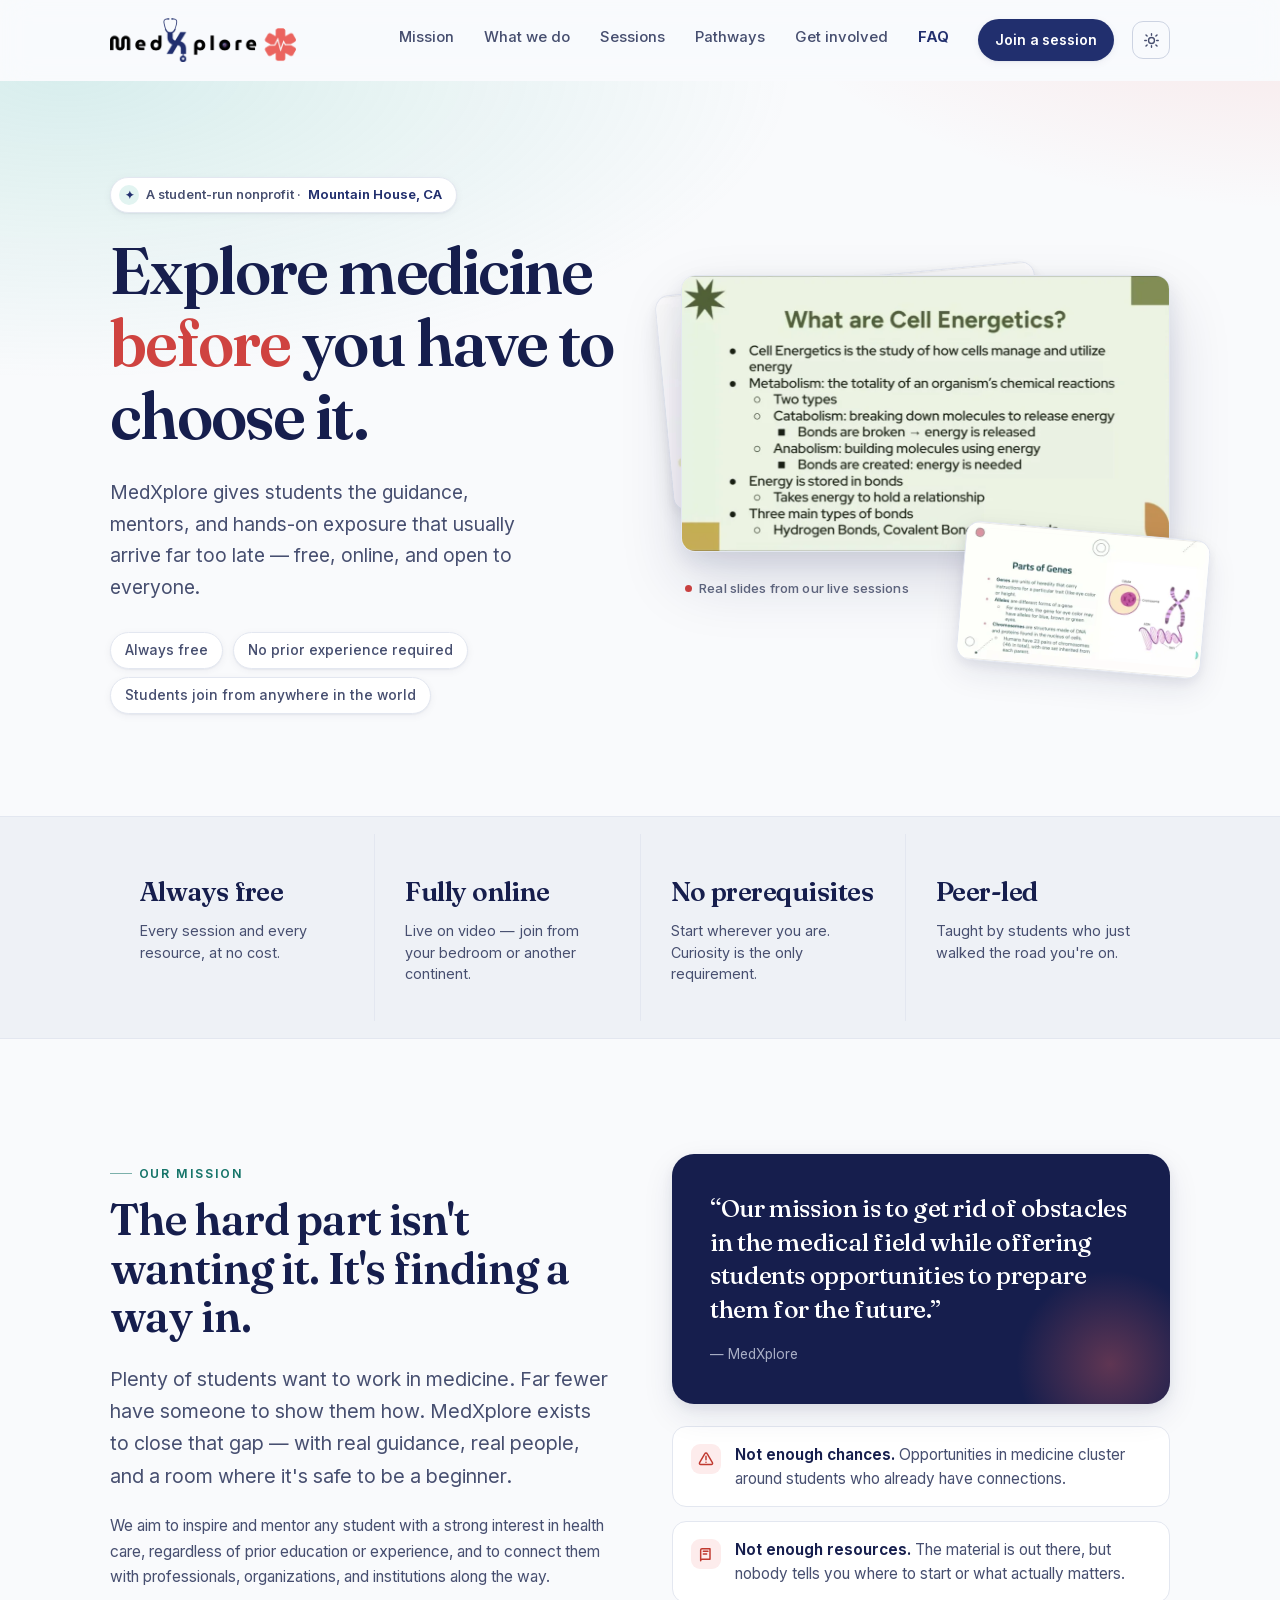
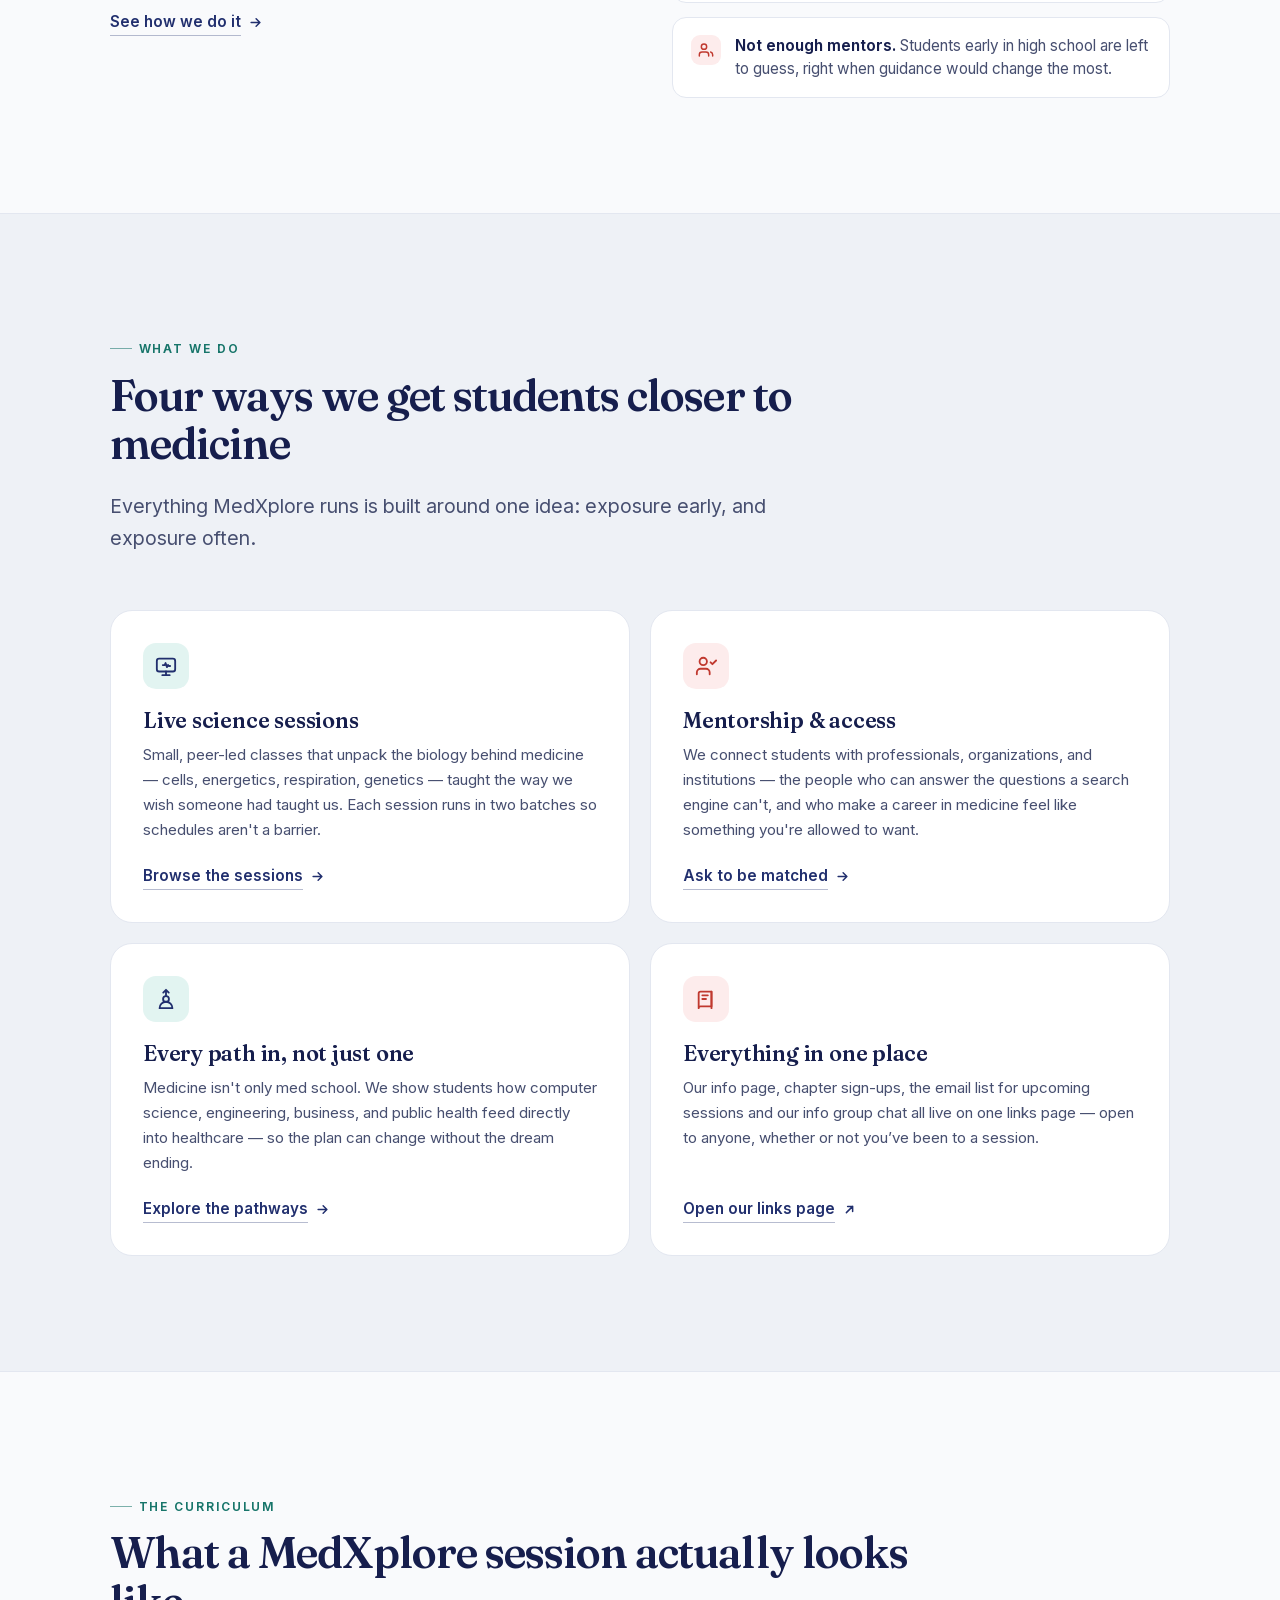
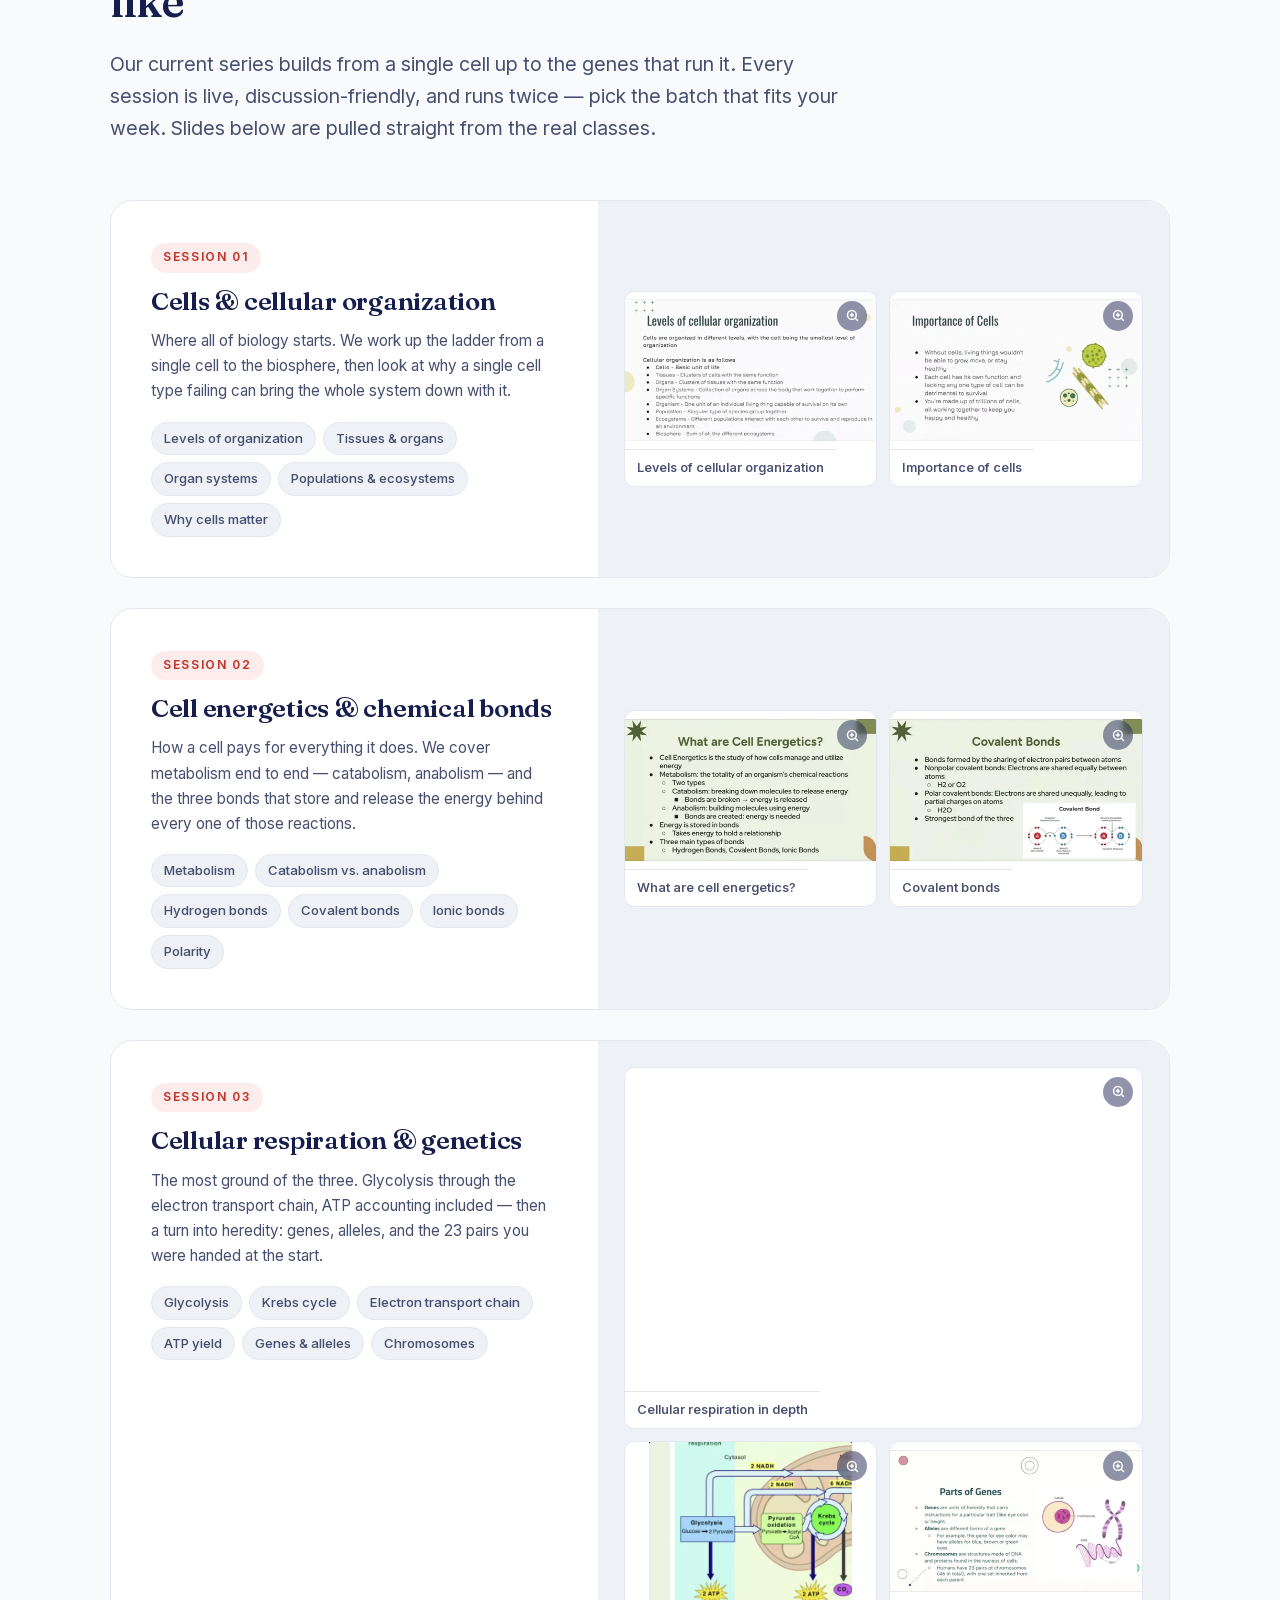
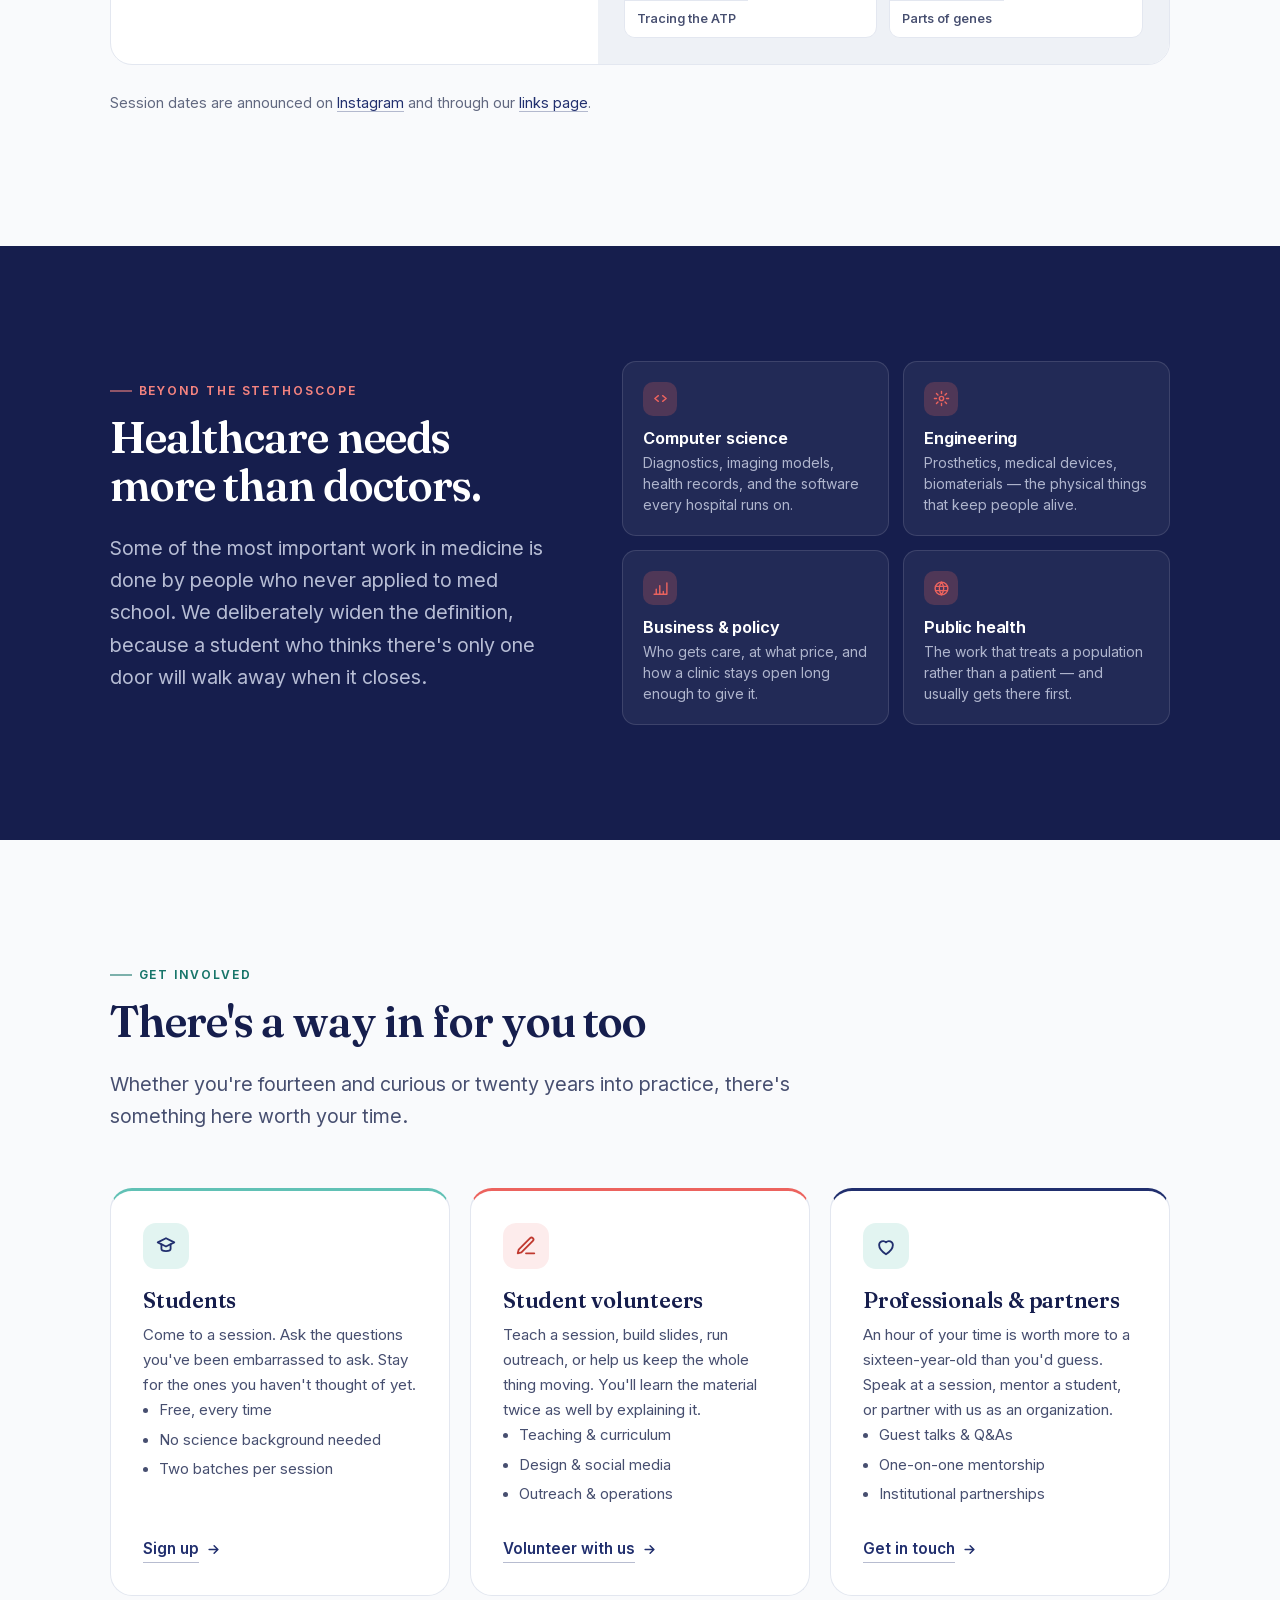
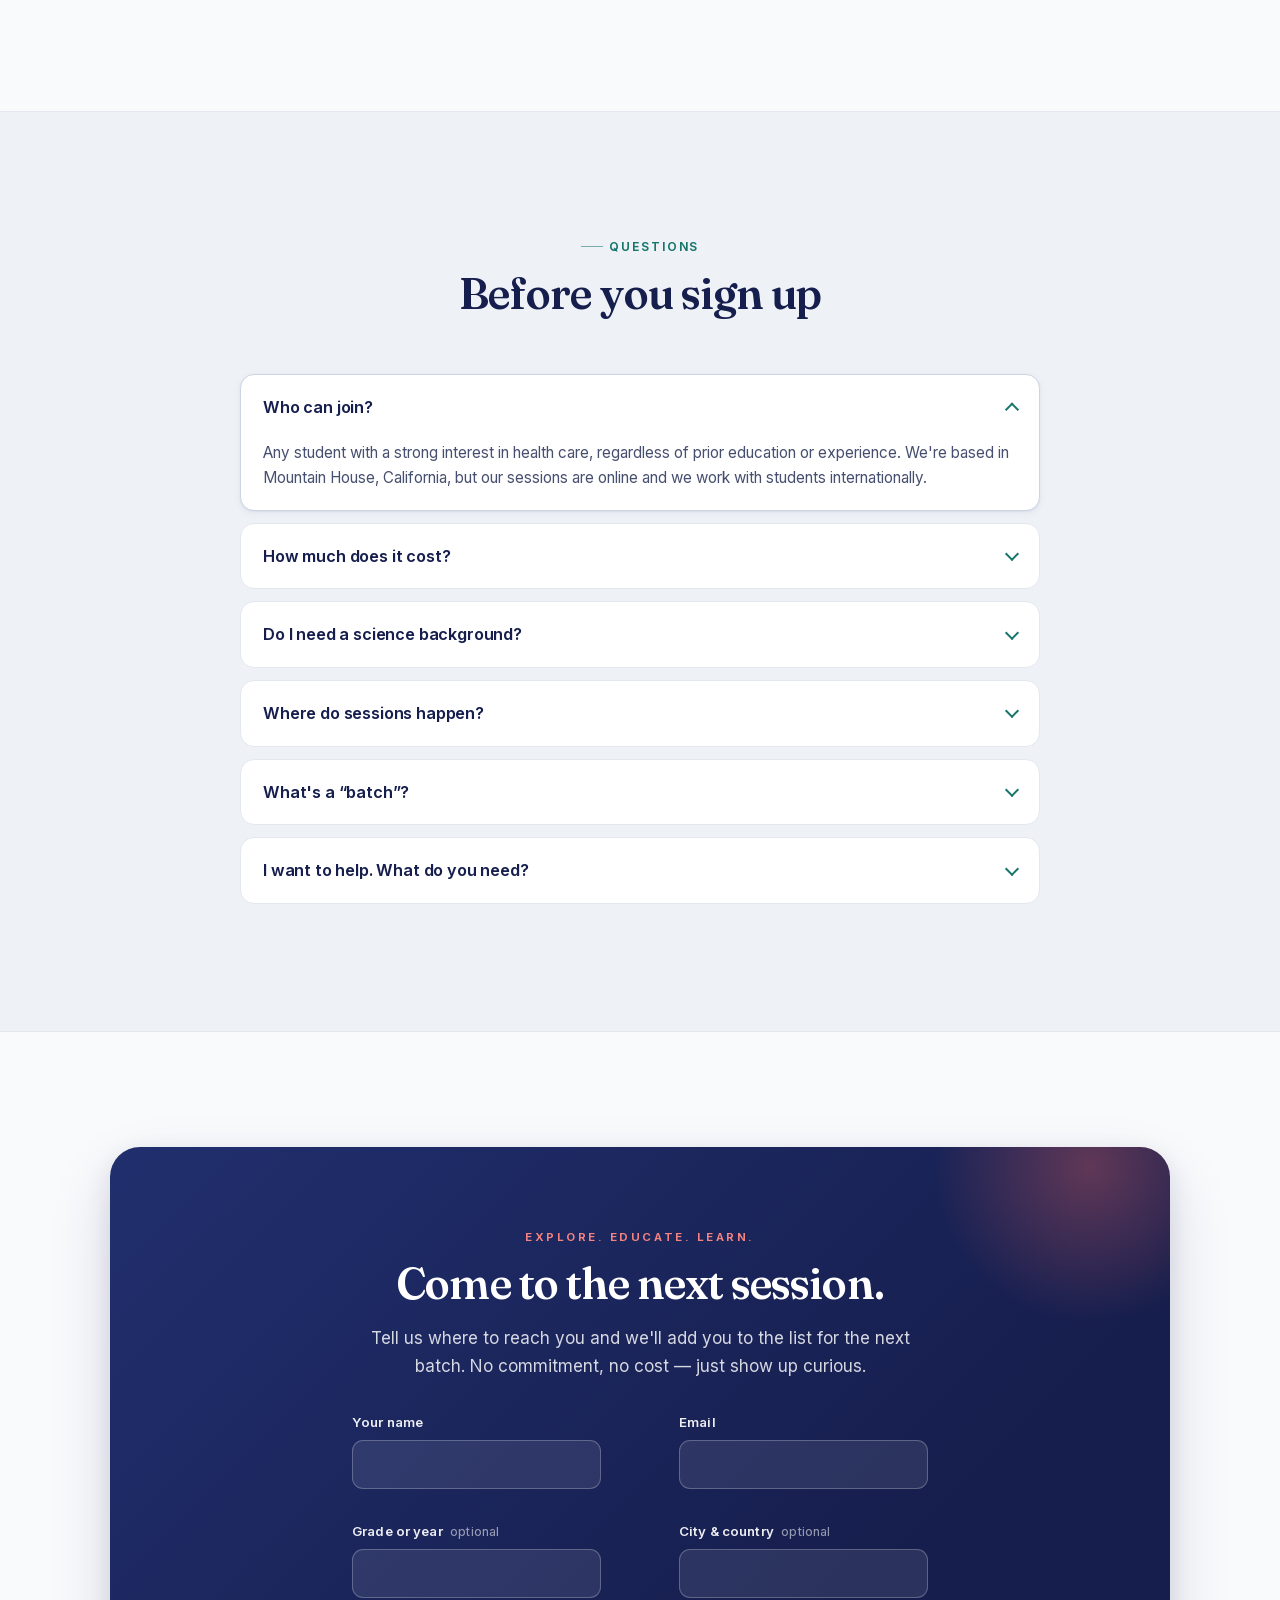
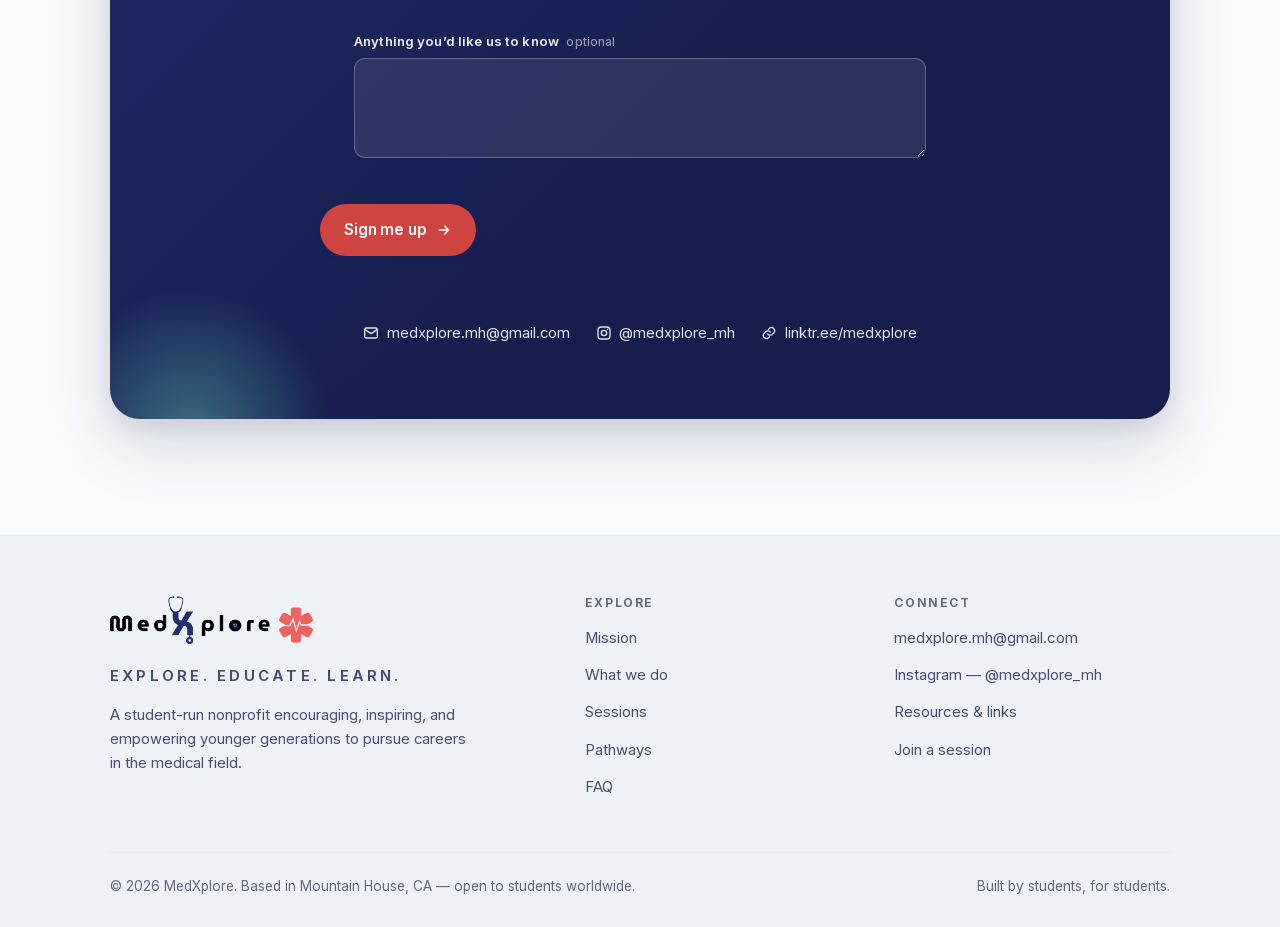
==== commit 20d27a93: "Install and configure Vercel Web Analytics ## Vercel Web Analytics Installation  Successfully instal" ====
--- a/index.html
+++ b/index.html
@@ -124,6 +124,7 @@
   ]
 }
 </script>
+<script defer src="https://cdn.vercel-insights.com/v1/script.js"></script>
 </head>
 
 <body>
